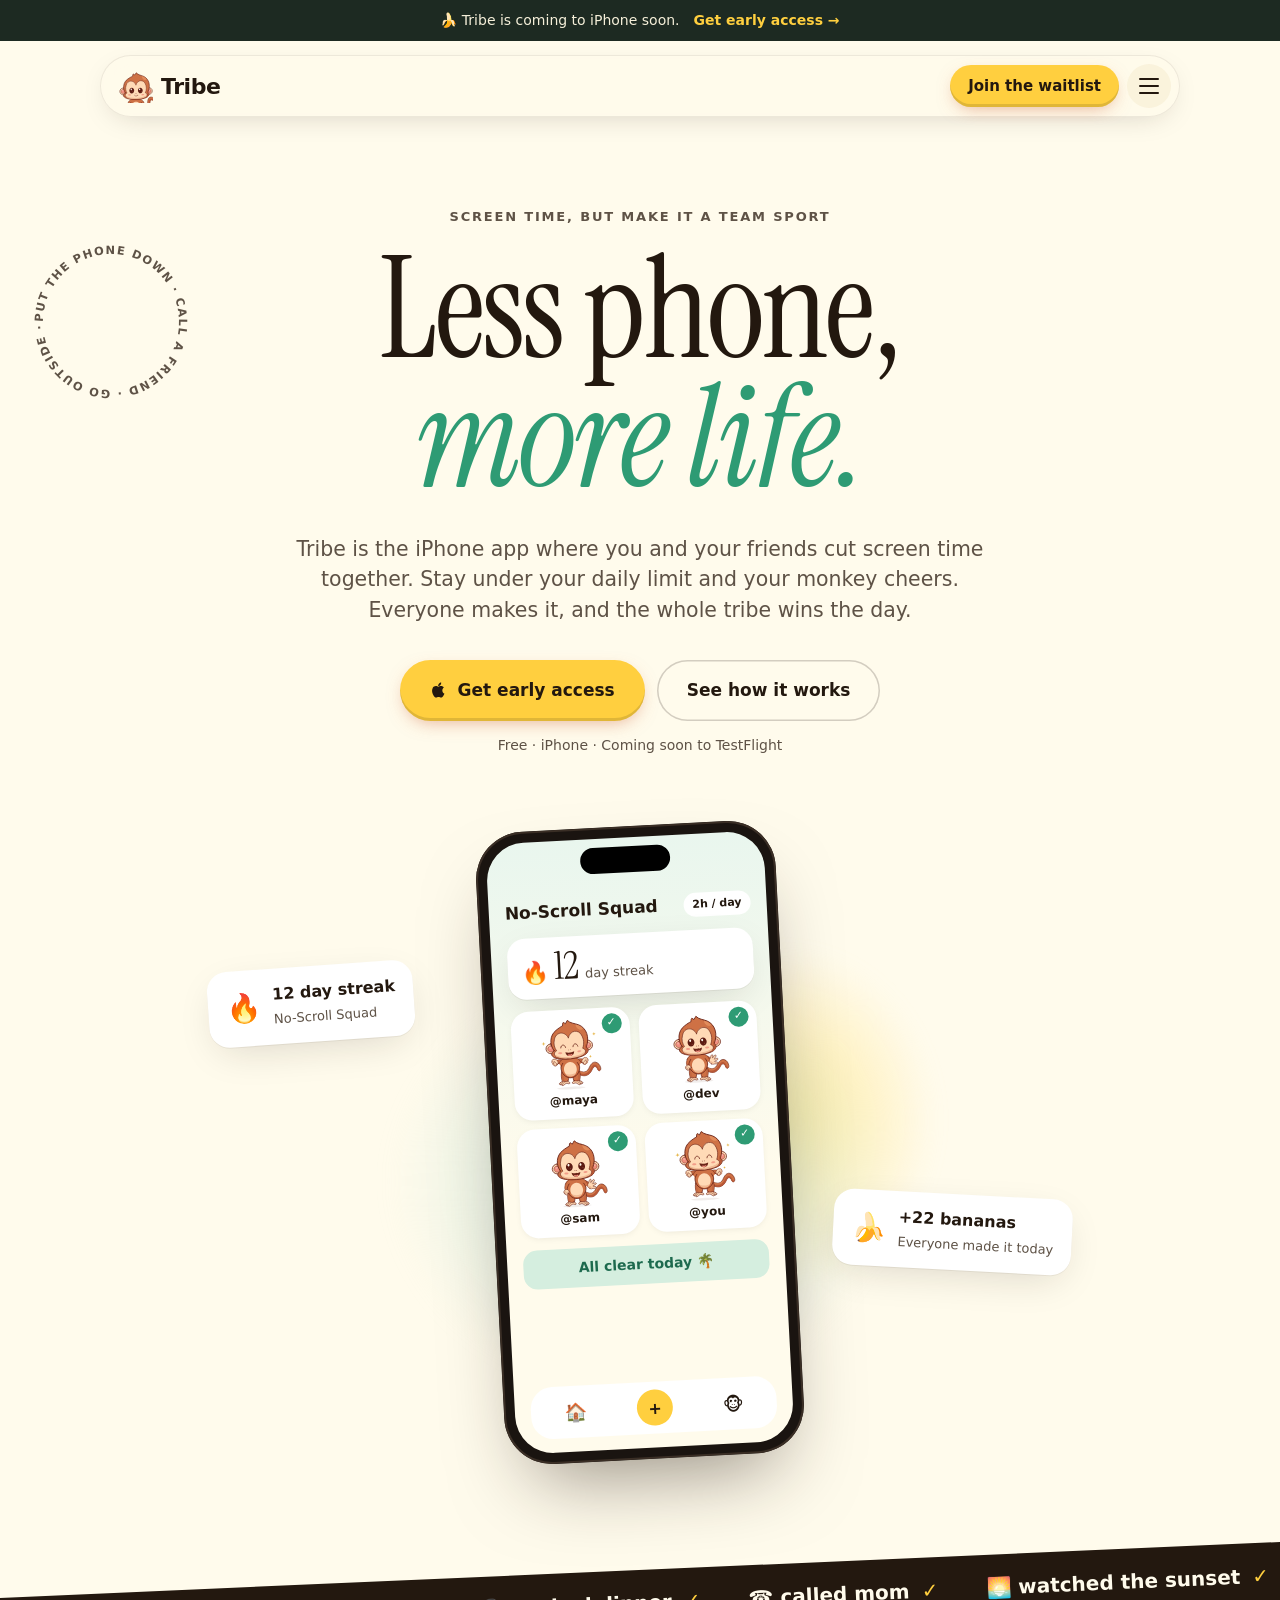
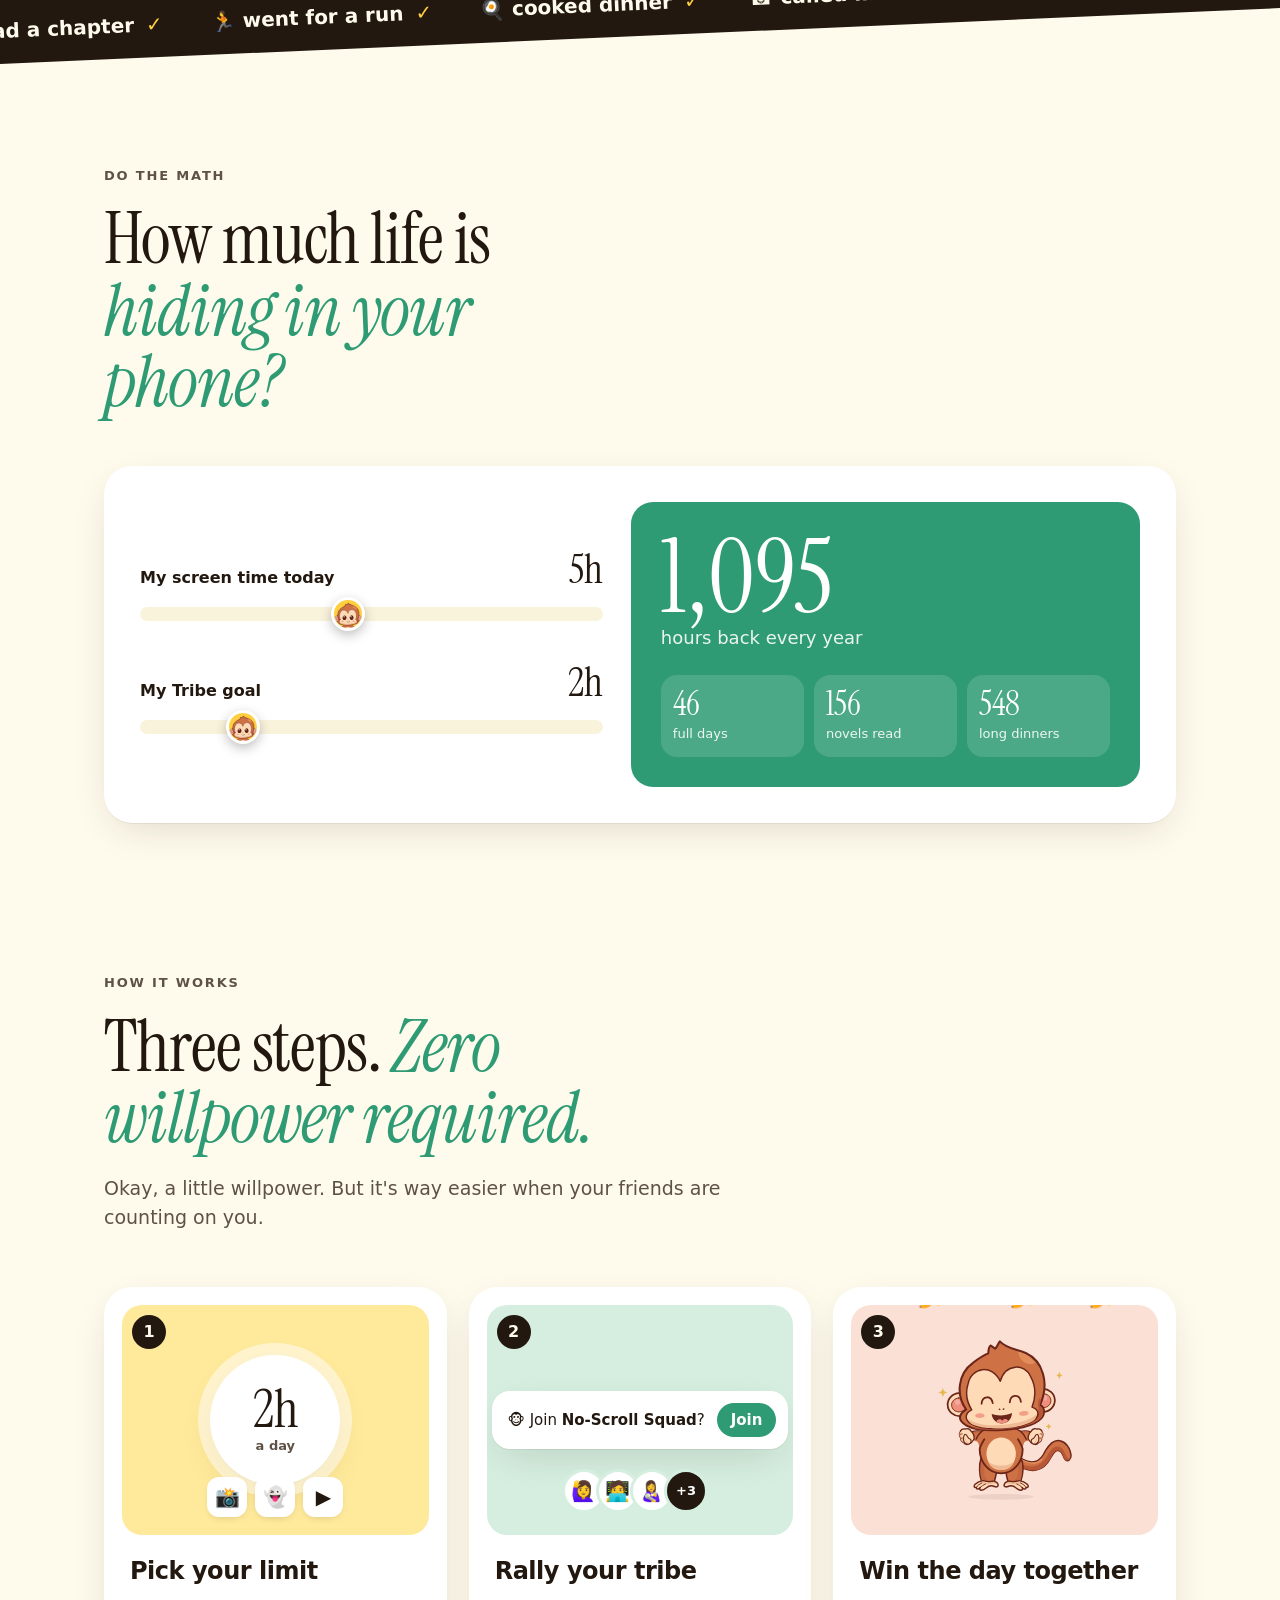
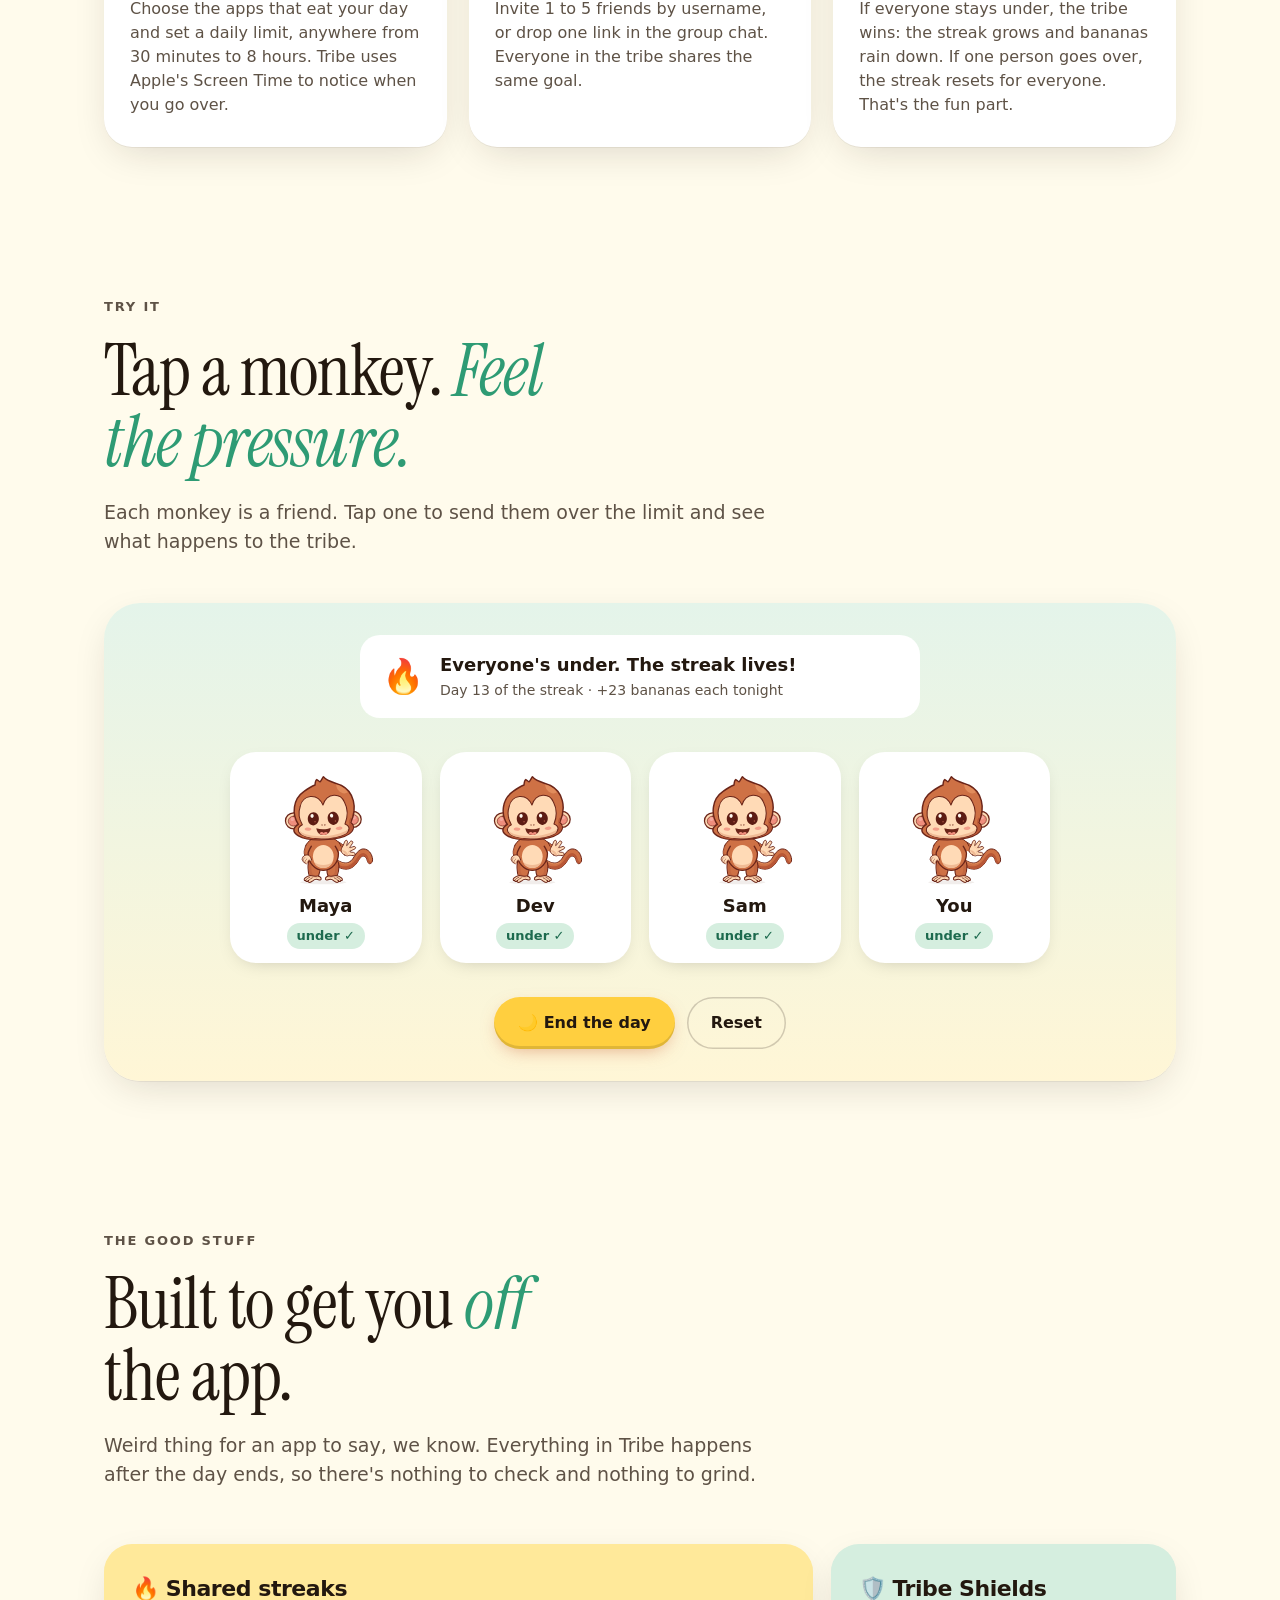
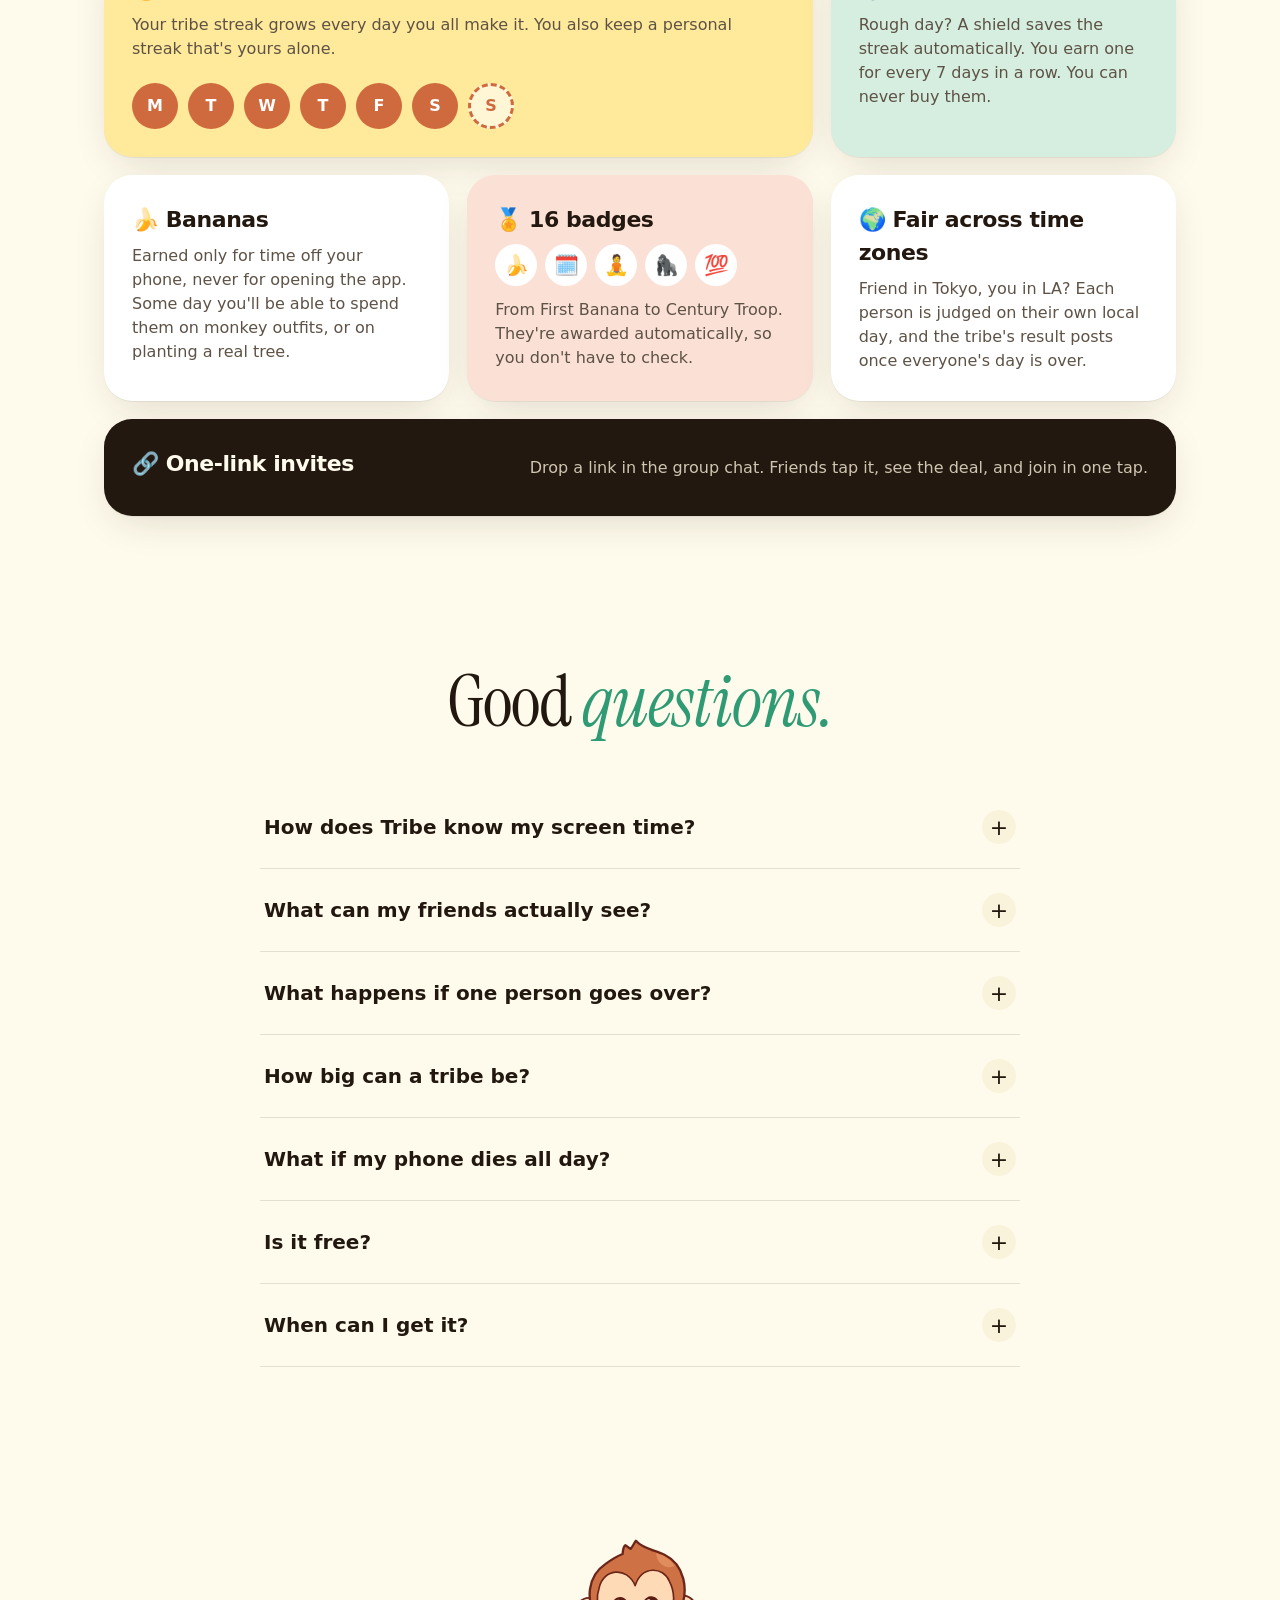
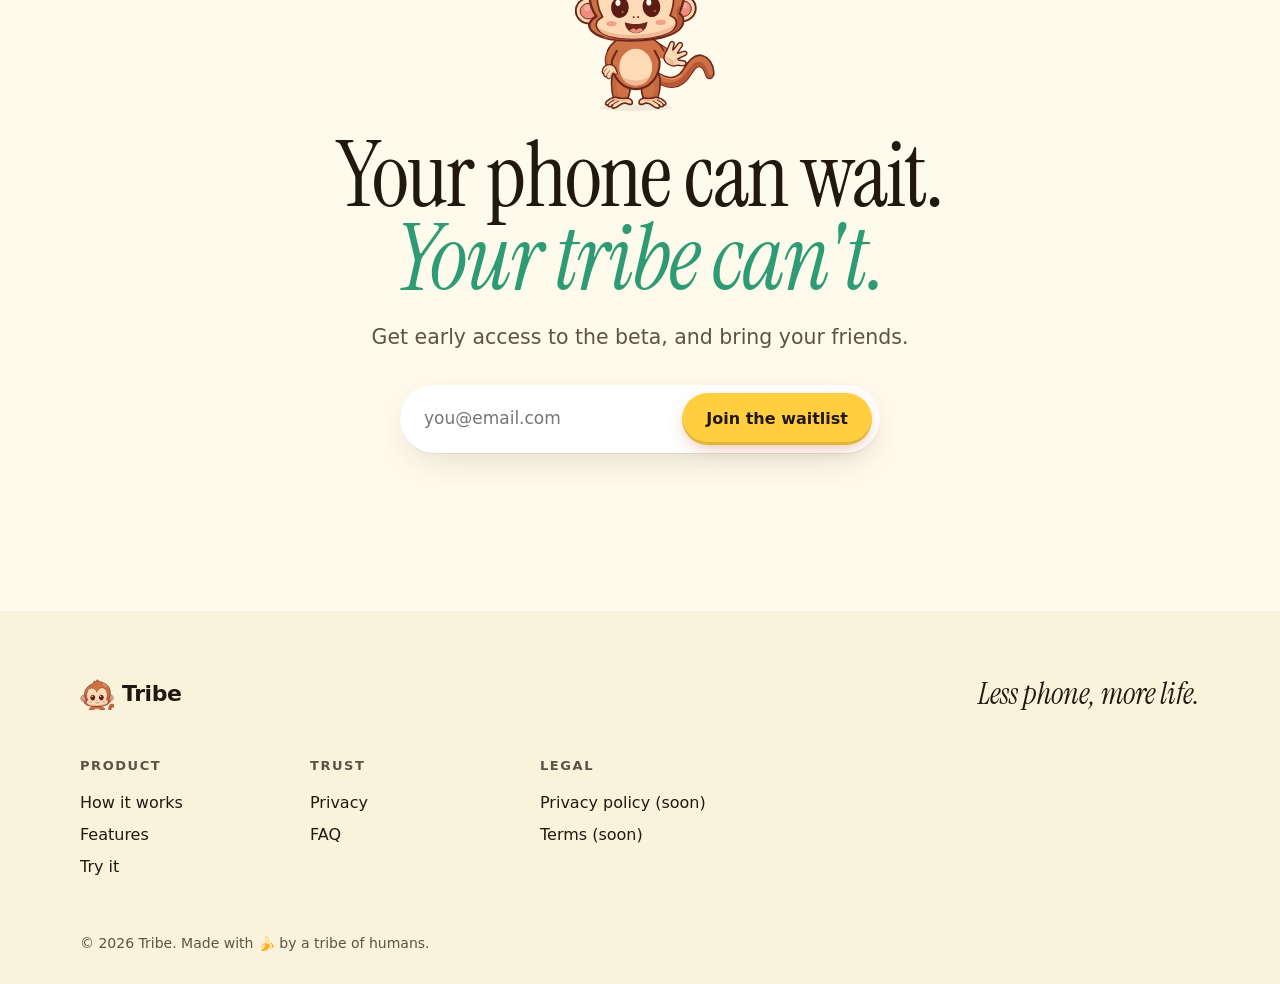
==== index.html @ dd42c08a "Tribe's website and app prototype, for GitHub Pages - / is the landing page and /privacy.html the pl" ====
<!doctype html>
<html lang="en">
<head>
  <meta charset="utf-8" />
  <meta name="viewport" content="width=device-width, initial-scale=1" />
  <title>Tribe — Less phone, more life.</title>
  <meta name="description" content="Tribe is the iPhone app that turns cutting screen time into a team sport. Your monkey cheers when you stay under your limit, and your tribe wins or loses the day together." />
  <meta property="og:title" content="Tribe — Less phone, more life." />
  <meta property="og:description" content="Cut screen time with your friends. Streaks, bananas and a monkey who's rooting for you." />
  <meta property="og:image" content="https://philipsantiago.github.io/tribewebsite/assets/og-image.png" />
  <meta property="og:url" content="https://philipsantiago.github.io/tribewebsite/" />
  <meta name="twitter:card" content="summary_large_image" />
  <meta property="og:image:width" content="1200" />
  <meta property="og:image:height" content="630" />
  <link rel="icon" href="assets/monkey-head.svg" type="image/svg+xml" />
  <link rel="preconnect" href="https://fonts.googleapis.com" />
  <link rel="preconnect" href="https://fonts.gstatic.com" crossorigin />
  <link href="https://fonts.googleapis.com/css2?family=Instrument+Serif:ital@0;1&display=swap" rel="stylesheet" />
  <link href="https://api.fontshare.com/v2/css?f[]=satoshi@400,500,700,900&display=swap" rel="stylesheet" />
  <link rel="stylesheet" href="styles.css" />
</head>
<body>

  <!-- Announcement bar -->
  <div class="announce">
    <span>🍌 Tribe is coming to iPhone soon.</span>
    <a href="#waitlist">Get early access <span aria-hidden="true">→</span></a>
  </div>

  <!-- Nav -->
  <header class="nav-wrap">
    <nav class="nav" aria-label="Main">
      <a href="#top" class="logo" aria-label="Tribe home">
        <img src="assets/monkey-head.svg" alt="" width="34" height="34" />
        <span>Tribe</span>
      </a>
      <div class="nav-end">
        <a href="#waitlist" class="btn btn-primary btn-sm">Join the waitlist</a>
        <button class="menu-btn" type="button" aria-expanded="false" aria-controls="site-menu" aria-label="Menu">
          <span></span><span></span><span></span>
        </button>
      </div>
    </nav>
    <div class="menu" id="site-menu" hidden>
      <a href="#how">How it works</a>
      <a href="#play">Try it</a>
      <a href="#faq">FAQ</a>
      <a href="privacy.html">Privacy</a>
    </div>
  </header>

  <main id="top">

    <!-- HERO -->
    <section class="hero">
      <svg class="circle-text" viewBox="0 0 200 200" aria-hidden="true">
        <defs><path id="circ" d="M100,100 m-80,0 a80,80 0 1,1 160,0 a80,80 0 1,1 -160,0" /></defs>
        <text><textPath href="#circ" textLength="500" lengthAdjust="spacing">put the phone down · call a friend · go outside · </textPath></text>
      </svg>

      <p class="eyebrow">Screen time, but make it a team sport</p>
      <h1 class="display">
        Less phone,<br />
        <em>more life.</em>
      </h1>
      <p class="lede">
        Tribe is the iPhone app where you and your friends cut screen time together.
        Stay under your daily limit and your monkey cheers. Everyone makes it,
        and the whole tribe wins the day.
      </p>
      <div class="hero-ctas">
        <a href="#waitlist" class="btn btn-primary btn-lg">
          <svg width="18" height="18" viewBox="0 0 24 24" aria-hidden="true"><path fill="currentColor" d="M16.4 12.6c0-2.5 2-3.7 2.1-3.8-1.2-1.7-3-1.9-3.6-2-1.5-.2-3 .9-3.8.9-.8 0-2-.9-3.3-.9-1.7 0-3.3 1-4.2 2.5-1.8 3.1-.5 7.7 1.3 10.2.9 1.2 1.9 2.6 3.2 2.6 1.3-.1 1.8-.8 3.3-.8 1.6 0 2 .8 3.3.8 1.4 0 2.3-1.3 3.1-2.5 1-1.4 1.4-2.8 1.4-2.9-.1 0-2.8-1-2.8-4.1zM13.9 5.2c.7-.8 1.2-2 1-3.2-1 0-2.2.7-3 1.5-.6.7-1.2 1.9-1 3.1 1.1.1 2.3-.6 3-1.4z"/></svg>
          Get early access
        </a>
        <a href="#play" class="btn btn-ghost btn-lg">See how it works</a>
      </div>
      <p class="fine">Free · iPhone · Coming soon to TestFlight</p>

      <!-- Phone mockup -->
      <div class="hero-stage">
        <div class="float-card fc-left" aria-hidden="true">
          <span class="fc-emoji">🔥</span>
          <div><strong>12 day streak</strong><small>No-Scroll Squad</small></div>
        </div>
        <div class="float-card fc-right" aria-hidden="true">
          <span class="fc-emoji">🍌</span>
          <div><strong>+22 bananas</strong><small>Everyone made it today</small></div>
        </div>

        <div class="phone" role="img" aria-label="The Tribe app showing a tribe of four happy monkeys with a 12 day streak">
          <div class="phone-notch"></div>
          <div class="screen">
            <div class="scr-top">
              <span class="scr-title">No-Scroll Squad</span>
              <span class="scr-pill">2h / day</span>
            </div>
            <div class="scr-streak">
              <span class="flame">🔥</span>
              <span class="big">12</span>
              <span class="lbl">day streak</span>
            </div>
            <div class="scr-grid">
              <div class="tile"><img src="assets/monkey-happy.svg" alt="" /><span>@maya</span><b class="ok">✓</b></div>
              <div class="tile"><img src="assets/monkey-wave.svg" alt="" /><span>@dev</span><b class="ok">✓</b></div>
              <div class="tile"><img src="assets/monkey-wave.svg" alt="" /><span>@sam</span><b class="ok">✓</b></div>
              <div class="tile"><img src="assets/monkey-happy.svg" alt="" /><span>@you</span><b class="ok">✓</b></div>
            </div>
            <div class="scr-status">All clear today 🌴</div>
            <div class="scr-tabs"><span>🏠</span><span class="plus">＋</span><span>🐵</span></div>
          </div>
        </div>
      </div>
    </section>

    <!-- Tilted ribbon (Wispr-style marquee) -->
    <div class="ribbon" aria-hidden="true">
      <div class="ribbon-track">
        <span>📚 read a chapter</span><span>🏃 went for a run</span><span>🍳 cooked dinner</span><span>☎️ called mom</span><span>🌅 watched the sunset</span><span>🎸 played guitar</span><span>😴 slept on time</span><span>🧺 picnic in the park</span>
        <span>📚 read a chapter</span><span>🏃 went for a run</span><span>🍳 cooked dinner</span><span>☎️ called mom</span><span>🌅 watched the sunset</span><span>🎸 played guitar</span><span>😴 slept on time</span><span>🧺 picnic in the park</span>
      </div>
    </div>

    <!-- CALCULATOR (Wispr's "4x faster" moment, but yours) -->
    <section class="section calc" id="calc">
      <p class="eyebrow">Do the math</p>
      <h2 class="h2">How much life is <em>hiding in your phone?</em></h2>
      <div class="calc-card">
        <div class="calc-inputs">
          <label class="slider">
            <span class="slider-top"><span>My screen time today</span><output id="nowOut">5h</output></span>
            <input type="range" id="now" min="1" max="10" step="0.25" value="5" />
          </label>
          <label class="slider">
            <span class="slider-top"><span>My Tribe goal</span><output id="goalOut">2h</output></span>
            <input type="range" id="goal" min="0.5" max="8" step="0.25" value="2" />
          </label>
        </div>
        <div class="calc-result" aria-live="polite">
          <div class="calc-big"><span id="hours">1,095</span><small>hours back every year</small></div>
          <div class="calc-equiv">
            <div><b id="days">46</b><span>full days</span></div>
            <div><b id="books">156</b><span>novels read</span></div>
            <div><b id="dinners">547</b><span>long dinners</span></div>
          </div>
        </div>
      </div>
    </section>

    <!-- HOW IT WORKS -->
    <section class="section" id="how">
      <p class="eyebrow">How it works</p>
      <h2 class="h2">Three steps. <em>Zero willpower required.</em></h2>
      <p class="sub">Okay, a little willpower. But it's way easier when your friends are counting on you.</p>

      <div class="steps">
        <article class="step">
          <div class="step-art art-1">
            <div class="dial">
              <span class="dial-num">2h</span>
              <span class="dial-lbl">a day</span>
            </div>
            <div class="app-chips"><span>📸</span><span>👻</span><span>▶️</span></div>
          </div>
          <span class="step-n">1</span>
          <h3>Pick your limit</h3>
          <p>Choose the apps that eat your day and set a daily limit, anywhere from 30 minutes to 8 hours. Tribe uses Apple's Screen Time to notice when you go over.</p>
        </article>
        <article class="step">
          <div class="step-art art-2">
            <div class="invite-bubble">
              <span>🐵 Join <b>No-Scroll Squad</b>?</span>
              <span class="ib-btn">Join</span>
            </div>
            <div class="avatars"><span>🙋‍♀️</span><span>🧑‍💻</span><span>👩‍🍼</span><span class="more">+3</span></div>
          </div>
          <span class="step-n">2</span>
          <h3>Rally your tribe</h3>
          <p>Invite 1 to 5 friends by username, or drop one link in the group chat. Everyone in the tribe shares the same goal.</p>
        </article>
        <article class="step">
          <div class="step-art art-3">
            <img src="assets/monkey-happy.svg" alt="" class="bob" />
            <span class="banana b1">🍌</span><span class="banana b2">🍌</span><span class="banana b3">🍌</span>
          </div>
          <span class="step-n">3</span>
          <h3>Win the day together</h3>
          <p>If everyone stays under, the tribe wins: the streak grows and bananas rain down. If one person goes over, the streak resets for everyone. That's the fun part.</p>
        </article>
      </div>
    </section>

    <!-- INTERACTIVE DEMO -->
    <section class="section play" id="play">
      <p class="eyebrow">Try it</p>
      <h2 class="h2">Tap a monkey. <em>Feel the pressure.</em></h2>
      <p class="sub">Each monkey is a friend. Tap one to send them over the limit and see what happens to the tribe.</p>

      <div class="play-board">
        <div class="play-status" id="playStatus" aria-live="polite">
          <span class="ps-emoji">🔥</span>
          <div>
            <strong id="psTitle">Everyone's under. The streak lives!</strong>
            <small id="psSub">Day 13 of the streak · +23 bananas each tonight</small>
          </div>
        </div>
        <div class="troop" id="troop">
          <button class="mk" data-name="Maya" aria-pressed="false"><img src="assets/monkey-wave.svg" alt="" /><span class="mk-name">Maya</span><span class="mk-tag">under ✓</span></button>
          <button class="mk" data-name="Dev" aria-pressed="false"><img src="assets/monkey-wave.svg" alt="" /><span class="mk-name">Dev</span><span class="mk-tag">under ✓</span></button>
          <button class="mk" data-name="Sam" aria-pressed="false"><img src="assets/monkey-wave.svg" alt="" /><span class="mk-name">Sam</span><span class="mk-tag">under ✓</span></button>
          <button class="mk" data-name="You" aria-pressed="false"><img src="assets/monkey-wave.svg" alt="" /><span class="mk-name">You</span><span class="mk-tag">under ✓</span></button>
        </div>
        <div class="play-actions">
          <button class="btn btn-primary" id="endDay">🌙 End the day</button>
          <button class="btn btn-ghost" id="resetDay">Reset</button>
        </div>
        <div class="confetti" id="confetti" aria-hidden="true"></div>
      </div>
    </section>

    <!-- FEATURES GRID -->
    <section class="section" id="features">
      <p class="eyebrow">The good stuff</p>
      <h2 class="h2">Built to get you <em>off</em> the app.</h2>
      <p class="sub">Weird thing for an app to say, we know. Everything in Tribe happens after the day ends, so there's nothing to check and nothing to grind.</p>

      <div class="bento">
        <article class="card c-streak">
          <h3>🔥 Shared streaks</h3>
          <p>Your tribe streak grows every day you all make it. You also keep a personal streak that's yours alone.</p>
          <div class="streak-row" aria-hidden="true">
            <span class="d on">M</span><span class="d on">T</span><span class="d on">W</span><span class="d on">T</span><span class="d on">F</span><span class="d on">S</span><span class="d today">S</span>
          </div>
        </article>
        <article class="card c-shield">
          <h3>🛡️ Tribe Shields</h3>
          <p>Rough day? A shield saves the streak automatically. You earn one for every 7 days in a row. You can never buy them.</p>
        </article>
        <article class="card c-banana">
          <h3>🍌 Bananas</h3>
          <p>Earned only for time off your phone, never for opening the app. Some day you'll be able to spend them on monkey outfits, or on planting a real tree.</p>
        </article>
        <article class="card c-badges">
          <h3>🏅 16 badges</h3>
          <div class="badge-row" aria-hidden="true"><span>🍌</span><span>🗓️</span><span>🧘</span><span>🦍</span><span>💯</span></div>
          <p>From First Banana to Century Troop. They're awarded automatically, so you don't have to check.</p>
        </article>
        <article class="card c-tz">
          <h3>🌍 Fair across time zones</h3>
          <p>Friend in Tokyo, you in LA? Each person is judged on their own local day, and the tribe's result posts once everyone's day is over.</p>
        </article>
        <article class="card c-link">
          <h3>🔗 One-link invites</h3>
          <p>Drop a link in the group chat. Friends tap it, see the deal, and join in one tap.</p>
        </article>
      </div>
    </section>

    <!-- FAQ -->
    <section class="section faq" id="faq">
      <h2 class="h2 center">Good <em>questions.</em></h2>
      <div class="faq-list">
        <details>
          <summary>How does Tribe know my screen time?</summary>
          <p>Tribe uses Apple's official Screen Time framework. You pick the apps and set a limit, and iOS tells Tribe when you've gone over. Tribe never sees what you did in those apps.</p>
        </details>
        <details>
          <summary>What can my friends actually see?</summary>
          <p>A ✓ or an ✗ for each day. Never your minutes, never when you went over, and never what you did on your phone. <a href="privacy.html">Everything they can and can't see</a>.</p>
        </details>
        <details>
          <summary>What happens if one person goes over?</summary>
          <p>The tribe's day fails and the streak goes back to zero for everyone. Nobody loses bananas they already earned. If your tribe has a Shield, it saves the streak automatically.</p>
        </details>
        <details>
          <summary>How big can a tribe be?</summary>
          <p>2 to 6 people. Small enough that everyone matters, big enough to be a party. You can be in more than one tribe, each with its own limit.</p>
        </details>
        <details>
          <summary>What if my phone dies all day?</summary>
          <p>A dead phone doesn't fail your tribe. You won't earn bananas that day, and your personal streak just pauses. It doesn't break.</p>
        </details>
        <details>
          <summary>Is it free?</summary>
          <p>Yes. And we'll never sell streak repairs or shields.</p>
        </details>
        <details>
          <summary>When can I get it?</summary>
          <p>Tribe is in development for iPhone. Join the waitlist and we'll let you know when the beta opens on TestFlight.</p>
        </details>
      </div>
    </section>

    <!-- FINAL CTA -->
    <section class="final" id="waitlist">
      <img src="assets/monkey-wave.svg" alt="The Tribe monkey, waving" class="final-monkey" />
      <h2 class="display sm">Your phone can wait.<br /><em>Your tribe can't.</em></h2>
      <p class="lede">Get early access to the beta, and bring your friends.</p>
      <form class="waitlist" id="waitlistForm" novalidate>
        <label for="email" class="sr-only">Email address</label>
        <input id="email" name="email" type="email" placeholder="you@email.com" autocomplete="email" required />
        <button class="btn btn-primary" type="submit">Join the waitlist</button>
      </form>
      <p class="form-msg" id="formMsg" aria-live="polite"></p>
    </section>
  </main>

  <footer class="footer">
    <div class="footer-top">
      <a href="#top" class="logo"><img src="assets/monkey-head.svg" alt="" width="34" height="34" /><span>Tribe</span></a>
      <p class="footer-tag">Less phone, more life.</p>
    </div>
    <div class="footer-cols">
      <div><h4>Product</h4><a href="#how">How it works</a><a href="#features">Features</a><a href="#play">Try it</a></div>
      <div><h4>Trust</h4><a href="privacy.html">Privacy</a><a href="#faq">FAQ</a></div>
      <div><h4>Legal</h4><a href="#" aria-disabled="true">Privacy policy (soon)</a><a href="#" aria-disabled="true">Terms (soon)</a></div>
    </div>
    <p class="copyright">© <span id="year">2026</span> Tribe. Made with 🍌 by a tribe of humans.</p>
  </footer>

  <script src="menu.js"></script>
  <script src="script.js"></script>
</body>
</html>
---- styles.css ----
/* Tribe marketing site
 * Palette draws from design/illustrations/palette.css and the mascot style sheet.
 * Type: Instrument Serif (display) + Satoshi (body), per the Tribe design notes. */
:root {
  --cream: #FFFBEC;
  --cream-2: #FAF3DC;
  --sand: #F3E8C8;
  --ink: #23180F;
  --ink-soft: #5E5246;
  --maroon: #5A2016;
  --leaf: #2E9B74;
  --leaf-soft: #D5EEDF;
  --sun: #FFCF3F;
  --sun-soft: #FFE99A;
  --ginger: #CF6A3E;
  --coral: #F08A7C;
  --night: #1D2A22;
  --radius: 28px;
  --shadow: 0 1px 0 rgba(35, 24, 15, .06), 0 12px 40px -12px rgba(35, 24, 15, .18);
  --serif: "Instrument Serif", "EB Garamond", Georgia, serif;
  --sans: "Satoshi", system-ui, -apple-system, "Segoe UI", sans-serif;
}

* { box-sizing: border-box; margin: 0; padding: 0; }
html { scroll-behavior: smooth; }
section[id] { scroll-margin-top: 70px; }
body {
  font-family: var(--sans);
  color: var(--ink);
  background: var(--cream);
  -webkit-font-smoothing: antialiased;
  line-height: 1.5;
  overflow-x: clip;
}
html { overflow-x: clip; }
img { max-width: 100%; display: block; }
a { color: inherit; text-decoration: none; }
button { font: inherit; cursor: pointer; border: 0; background: none; color: inherit; }
.sr-only { position: absolute; width: 1px; height: 1px; overflow: hidden; clip: rect(0 0 0 0); }

/* ---------- type ---------- */
.display {
  font-family: var(--serif);
  font-weight: 400;
  font-size: clamp(64px, 11vw, 148px);
  line-height: .92;
  letter-spacing: -.02em;
}
.display.sm { font-size: clamp(48px, 7vw, 96px); }
.display em, .h2 em { font-style: italic; color: var(--leaf); }
.h2 {
  font-family: var(--serif);
  font-weight: 400;
  font-size: clamp(40px, 5.6vw, 72px);
  line-height: 1;
  letter-spacing: -.015em;
  max-width: 15ch;
}
.h2.center { text-align: center; margin: 0 auto; }
.eyebrow {
  font-size: 13px;
  font-weight: 700;
  letter-spacing: .14em;
  text-transform: uppercase;
  color: var(--ink-soft);
  margin-bottom: 18px;
}
.lede { font-size: clamp(18px, 1.6vw, 21px); color: var(--ink-soft); max-width: 34em; }
.sub { font-size: 19px; color: var(--ink-soft); max-width: 36em; margin-top: 20px; }
.fine { font-size: 14px; color: var(--ink-soft); margin-top: 14px; }

/* ---------- buttons ---------- */
.btn {
  display: inline-flex; align-items: center; gap: 10px;
  padding: 14px 24px;
  border-radius: 999px;
  font-weight: 700;
  font-size: 16px;
  transition: transform .2s cubic-bezier(.3, 1.6, .5, 1), box-shadow .2s, background .2s;
}
.btn:hover { transform: translateY(-2px) scale(1.02); }
.btn:active { transform: scale(.97); }
.btn-primary {
  background: var(--sun);
  color: var(--ink);
  box-shadow: inset 0 -3px 0 rgba(0, 0, 0, .12), 0 6px 18px -6px rgba(207, 106, 62, .55);
}
.btn-primary:hover { background: #FFD95C; }
.btn-ghost { background: transparent; box-shadow: inset 0 0 0 1.5px rgba(35, 24, 15, .2); }
.btn-ghost:hover { background: rgba(255, 255, 255, .6); }
.btn-sm { padding: 10px 18px; font-size: 15px; }
.btn-lg { padding: 18px 30px; font-size: 17px; }
:focus-visible { outline: 3px solid var(--leaf); outline-offset: 3px; border-radius: 12px; }

/* ---------- announce + nav ---------- */
.announce {
  background: var(--night);
  color: #F5EFD9;
  font-size: 14px;
  text-align: center;
  padding: 10px 16px;
  display: flex; gap: 14px; justify-content: center; flex-wrap: wrap;
}
.announce a { color: var(--sun); font-weight: 700; }
.nav-wrap { position: sticky; top: 12px; z-index: 50; padding: 0 16px; margin-top: 14px; }
.nav {
  max-width: 1080px; margin: 0 auto;
  display: flex; align-items: center; justify-content: space-between; gap: 16px;
  padding: 8px 8px 8px 18px;
  background: rgba(255, 251, 236, .82);
  backdrop-filter: blur(14px) saturate(1.4);
  -webkit-backdrop-filter: blur(14px) saturate(1.4);
  border: 1px solid rgba(35, 24, 15, .08);
  border-radius: 999px;
  box-shadow: 0 8px 30px -14px rgba(35, 24, 15, .25);
}
.logo { display: flex; align-items: center; gap: 8px; font-weight: 900; font-size: 22px; letter-spacing: -.02em; }
.logo img { transition: transform .4s cubic-bezier(.3, 1.6, .5, 1); }
.logo:hover img { transform: rotate(-14deg) scale(1.1); }
.nav-end { display: flex; align-items: center; gap: 8px; }
/* Three bars, top right, on every width; they turn into an X while open. */
.menu-btn {
  width: 44px; height: 44px; border-radius: 50%;
  display: grid; place-content: center; gap: 5px;
  background: var(--cream-2); transition: background .2s;
}
.menu-btn:hover { background: #fff; }
.menu-btn span { display: block; width: 20px; height: 2px; border-radius: 2px; background: var(--ink); transition: transform .25s, opacity .2s; }
.menu-btn[aria-expanded="true"] span:nth-child(1) { transform: translateY(7px) rotate(45deg); }
.menu-btn[aria-expanded="true"] span:nth-child(2) { opacity: 0; }
.menu-btn[aria-expanded="true"] span:nth-child(3) { transform: translateY(-7px) rotate(-45deg); }
.menu {
  position: absolute; top: calc(100% + 10px); right: max(16px, calc((100% - 1080px) / 2));
  width: min(280px, calc(100% - 32px));
  display: flex; flex-direction: column; padding: 8px;
  background: #fff; border-radius: 24px; box-shadow: var(--shadow);
  border: 1px solid rgba(35, 24, 15, .08);
}
.menu[hidden] { display: none; }
.menu a { padding: 14px 16px; border-radius: 16px; font-weight: 700; font-size: 17px; }
.menu a:hover, .menu a[aria-current="page"] { background: var(--cream-2); }

/* ---------- hero ---------- */
.hero {
  position: relative;
  text-align: center;
  padding: 90px 20px 40px;
  display: flex; flex-direction: column; align-items: center;
}
.hero .lede { margin: 30px auto 0; }
.hero-ctas { display: flex; gap: 12px; justify-content: center; flex-wrap: wrap; margin-top: 34px; }
.circle-text {
  position: absolute; left: max(2vw, 10px); top: 120px;
  width: 170px; height: 170px;
  font-size: 13.4px; font-weight: 700; letter-spacing: .14em; text-transform: uppercase;
  fill: var(--ink-soft);
  animation: spin 26s linear infinite;
}
@keyframes spin { to { transform: rotate(360deg); } }

.hero-stage { position: relative; margin-top: 70px; width: 100%; max-width: 900px; display: flex; justify-content: center; }
.hero-stage::before {
  content: ""; position: absolute; inset: 8% 10% -4%;
  background: radial-gradient(closest-side, var(--leaf-soft), transparent 70%),
              radial-gradient(closest-side at 70% 40%, var(--sun-soft), transparent 70%);
  filter: blur(10px); z-index: -1;
}
.phone {
  width: 300px;
  aspect-ratio: 9 / 19;
  background: #1A1410;
  border-radius: 48px;
  padding: 11px;
  box-shadow: 0 40px 80px -30px rgba(35, 24, 15, .5), inset 0 0 0 2px #3a2e25;
  position: relative;
  transform: rotate(-3deg);
  animation: phoneFloat 6s ease-in-out infinite;
}
@keyframes phoneFloat { 50% { transform: rotate(-2deg) translateY(-12px); } }
.phone-notch { position: absolute; top: 20px; left: 50%; translate: -50% 0; width: 90px; height: 26px; background: #000; border-radius: 20px; z-index: 2; }
.screen {
  height: 100%;
  border-radius: 38px;
  background: linear-gradient(180deg, #E9F6EE 0%, var(--cream) 55%);
  padding: 58px 16px 14px;
  display: flex; flex-direction: column; gap: 12px;
  text-align: left; overflow: hidden;
}
.scr-top { display: flex; justify-content: space-between; align-items: center; }
.scr-title { font-weight: 900; font-size: 17px; }
.scr-pill { font-size: 11px; font-weight: 700; padding: 4px 9px; border-radius: 99px; background: #fff; }
.scr-streak { display: flex; align-items: baseline; gap: 6px; background: #fff; border-radius: 18px; padding: 10px 14px; box-shadow: var(--shadow); }
.scr-streak .flame { font-size: 22px; animation: flicker 1.4s ease-in-out infinite; display: inline-block; transform-origin: bottom; }
.scr-streak .big { font-family: var(--serif); font-size: 38px; line-height: 1; }
.scr-streak .lbl { font-size: 13px; color: var(--ink-soft); font-weight: 500; }
@keyframes flicker { 50% { transform: scale(1.12) rotate(-4deg); } }
.scr-grid { display: grid; grid-template-columns: 1fr 1fr; gap: 9px; }
.tile { background: #fff; border-radius: 18px; padding: 8px 6px 9px; display: flex; flex-direction: column; align-items: center; position: relative; box-shadow: 0 2px 8px -4px rgba(0, 0, 0, .15); }
.tile img { width: 74px; height: 74px; animation: bob 2.6s ease-in-out infinite; }
.tile:nth-child(2) img { animation-delay: -.6s; }
.tile:nth-child(3) img { animation-delay: -1.2s; }
.tile:nth-child(4) img { animation-delay: -1.8s; }
.tile span { font-size: 12px; font-weight: 700; }
.tile b { position: absolute; top: 6px; right: 8px; width: 20px; height: 20px; border-radius: 50%; font-size: 11px; display: grid; place-items: center; }
.ok { background: var(--leaf); color: #fff; }
.no { background: var(--coral); color: #fff; }
.scr-status { text-align: center; font-weight: 700; font-size: 14px; padding: 9px; background: var(--leaf-soft); color: #1d6a4e; border-radius: 14px; }
.scr-tabs { margin-top: auto; display: flex; justify-content: space-around; align-items: center; background: #fff; border-radius: 22px; padding: 8px; font-size: 18px; }
.scr-tabs .plus { background: var(--sun); width: 36px; height: 36px; border-radius: 50%; display: grid; place-items: center; font-weight: 900; }
@keyframes bob { 50% { transform: translateY(-6px); } }

.float-card {
  position: absolute; z-index: 3;
  display: flex; gap: 12px; align-items: center; text-align: left;
  background: #fff; padding: 14px 18px; border-radius: 20px;
  box-shadow: var(--shadow);
  animation: drift 7s ease-in-out infinite;
}
.float-card strong { display: block; font-size: 16px; }
.float-card small { color: var(--ink-soft); font-size: 13px; }
.fc-emoji { font-size: 28px; }
.fc-left { left: 2%; top: 22%; transform: rotate(-4deg); }
.fc-right { right: 2%; top: 58%; transform: rotate(3deg); animation-delay: -3s; }
@keyframes drift { 50% { translate: 0 -14px; } }

/* ---------- ribbon ---------- */
.ribbon {
  margin: 70px -5vw 0;
  background: var(--ink);
  color: var(--cream);
  transform: rotate(-2.5deg);
  padding: 18px 0;
  overflow: hidden;
}
.ribbon-track { display: flex; gap: 48px; width: max-content; animation: marquee 32s linear infinite; font-size: 20px; font-weight: 700; white-space: nowrap; }
.ribbon-track span::after { content: "✓"; color: var(--sun); margin-left: 12px; }
@keyframes marquee { to { transform: translateX(-50%); } }

/* ---------- sections ---------- */
.section { max-width: 1120px; margin: 0 auto; padding: 130px 24px 20px; }

/* calculator */
.calc-card {
  margin-top: 48px;
  display: grid; grid-template-columns: 1fr 1.1fr; gap: 28px;
  background: #fff; border-radius: var(--radius); padding: 36px;
  box-shadow: var(--shadow);
}
.calc-inputs { display: flex; flex-direction: column; justify-content: center; gap: 34px; }
.slider-top { display: flex; justify-content: space-between; align-items: baseline; font-weight: 700; margin-bottom: 14px; }
.slider-top output { font-family: var(--serif); font-size: 40px; font-weight: 400; line-height: 1; }
input[type=range] { -webkit-appearance: none; appearance: none; width: 100%; height: 14px; border-radius: 99px; background: var(--cream-2); outline-offset: 6px; }
input[type=range]::-webkit-slider-thumb {
  -webkit-appearance: none; width: 34px; height: 34px; border-radius: 50%;
  background: var(--sun) url("assets/monkey-head.svg") center / 100% no-repeat;
  border: 3px solid #fff; box-shadow: 0 4px 12px rgba(0, 0, 0, .25); cursor: grab;
  transition: transform .15s;
}
input[type=range]:active::-webkit-slider-thumb { transform: scale(1.18); cursor: grabbing; }
input[type=range]::-moz-range-thumb {
  width: 30px; height: 30px; border-radius: 50%;
  background: var(--sun) url("assets/monkey-head.svg") center / 100% no-repeat;
  border: 3px solid #fff; box-shadow: 0 4px 12px rgba(0, 0, 0, .25);
}
.calc-result { background: var(--leaf); color: #fff; border-radius: 22px; padding: 30px; display: flex; flex-direction: column; justify-content: space-between; gap: 24px; }
.calc-big span { font-family: var(--serif); font-size: clamp(64px, 8vw, 104px); line-height: .9; display: block; transition: transform .2s; }
.calc-big small { font-size: 18px; font-weight: 500; opacity: .9; }
.calc-equiv { display: grid; grid-template-columns: repeat(3, 1fr); gap: 10px; }
.calc-equiv div { background: rgba(255, 255, 255, .14); border-radius: 16px; padding: 12px; }
.calc-equiv b { display: block; font-family: var(--serif); font-size: 34px; font-weight: 400; line-height: 1; }
.calc-equiv span { font-size: 13px; opacity: .9; }
.calc-result.zero { background: var(--ink-soft); }

/* steps */
.steps { display: grid; grid-template-columns: repeat(3, 1fr); gap: 22px; margin-top: 56px; }
.step { background: #fff; border-radius: var(--radius); padding: 18px 18px 30px; box-shadow: var(--shadow); transition: transform .3s cubic-bezier(.3, 1.6, .5, 1); position: relative; }
.step:hover { transform: translateY(-6px) rotate(-.5deg); }
.step h3 { font-size: 24px; font-weight: 900; letter-spacing: -.02em; margin: 6px 8px 8px; }
.step p { color: var(--ink-soft); margin: 0 8px; }
.step-n { position: absolute; top: 28px; left: 28px; width: 34px; height: 34px; border-radius: 50%; background: var(--ink); color: var(--cream); display: grid; place-items: center; font-weight: 900; z-index: 2; }
.step-art { height: 230px; border-radius: 20px; margin-bottom: 18px; display: grid; place-items: center; position: relative; overflow: hidden; }
.art-1 { background: var(--sun-soft); }
.art-2 { background: var(--leaf-soft); }
.art-3 { background: #FBE0D6; }
.dial { width: 130px; height: 130px; border-radius: 50%; background: #fff; display: grid; place-content: center; text-align: center; box-shadow: 0 0 0 12px rgba(255, 255, 255, .5), var(--shadow); }
.dial-num { font-family: var(--serif); font-size: 52px; line-height: 1; }
.dial-lbl { font-size: 13px; color: var(--ink-soft); font-weight: 700; }
.app-chips { position: absolute; bottom: 18px; display: flex; gap: 8px; }
.app-chips span { width: 40px; height: 40px; background: #fff; border-radius: 12px; display: grid; place-items: center; font-size: 20px; box-shadow: 0 3px 8px -4px rgba(0, 0, 0, .2); }
.step:hover .app-chips span { animation: hop .5s ease; }
.step:hover .app-chips span:nth-child(2) { animation-delay: .08s; }
.step:hover .app-chips span:nth-child(3) { animation-delay: .16s; }
@keyframes hop { 40% { transform: translateY(-10px); } }
.invite-bubble { background: #fff; border-radius: 18px; padding: 12px 12px 12px 16px; display: flex; gap: 12px; align-items: center; font-size: 15px; box-shadow: var(--shadow); }
.ib-btn { background: var(--leaf); color: #fff; font-weight: 700; padding: 6px 14px; border-radius: 99px; }
.avatars { position: absolute; bottom: 22px; display: flex; }
.avatars span { width: 44px; height: 44px; border-radius: 50%; background: #fff; border: 3px solid var(--leaf-soft); display: grid; place-items: center; font-size: 20px; margin-left: -10px; transition: transform .3s; }
.avatars .more { font-size: 13px; font-weight: 900; background: var(--ink); color: #fff; }
.step:hover .avatars span { transform: translateY(-6px); }
.art-3 img { width: 170px; }
.bob { animation: bob 2.4s ease-in-out infinite; }
.banana { position: absolute; font-size: 26px; top: -30px; animation: fall 3s linear infinite; }
.b1 { left: 20%; } .b2 { left: 50%; animation-delay: -1s; } .b3 { left: 76%; animation-delay: -2s; }
@keyframes fall { to { transform: translateY(300px) rotate(360deg); } }

/* play */
.play-board {
  margin-top: 48px; position: relative; overflow: hidden;
  background: linear-gradient(180deg, #E4F4EA, #FFF6D6);
  border-radius: 36px; padding: 32px;
  box-shadow: var(--shadow);
}
.play-status {
  display: flex; align-items: center; gap: 16px;
  background: #fff; border-radius: 20px; padding: 16px 22px;
  max-width: 560px; margin: 0 auto;
  transition: background .3s, transform .3s;
}
.play-status strong { display: block; font-size: 18px; }
.play-status small { color: var(--ink-soft); font-size: 14px; }
.ps-emoji { font-size: 34px; }
.play-status.risk { background: #FFE8E2; }
.play-status.win { background: var(--leaf); color: #fff; }
.play-status.win small { color: #E5F7EC; }
.play-status.lose { background: #FCE3DD; }
.play-status.pop { animation: pop .4s cubic-bezier(.3, 1.6, .5, 1); }
@keyframes pop { 40% { transform: scale(1.04); } }
.troop { display: grid; grid-template-columns: repeat(4, 1fr); gap: 18px; margin: 34px auto; max-width: 820px; }
.mk {
  background: #fff; border-radius: 26px; padding: 16px 10px 14px;
  display: flex; flex-direction: column; align-items: center; gap: 4px;
  box-shadow: 0 6px 20px -10px rgba(0, 0, 0, .25);
  transition: transform .25s cubic-bezier(.3, 1.6, .5, 1), background .3s;
  position: relative;
}
.mk:hover { transform: translateY(-6px) rotate(-1.5deg); }
.mk:active { transform: scale(.94); }
.mk img { width: 120px; height: 120px; animation: bob 2.6s ease-in-out infinite; transition: filter .3s; }
.mk:nth-child(2) img { animation-delay: -.7s; }
.mk:nth-child(3) img { animation-delay: -1.4s; }
.mk:nth-child(4) img { animation-delay: -2.1s; }
.mk-name { font-weight: 900; font-size: 18px; }
.mk-tag { font-size: 13px; font-weight: 700; padding: 3px 10px; border-radius: 99px; background: var(--leaf-soft); color: #1d6a4e; }
.mk[aria-pressed=true] { background: #FFF1EC; }
.mk[aria-pressed=true] img { animation: sulk 2.6s ease-in-out infinite; filter: saturate(.55); }
.mk[aria-pressed=true] .mk-tag { background: var(--coral); color: #fff; }
@keyframes sulk { 50% { transform: rotate(-6deg) translateY(4px); } }
.mk.celebrate img { animation: jump .6s ease-in-out 3; }
@keyframes jump { 50% { transform: translateY(-26px) rotate(6deg); } }
.play-actions { display: flex; gap: 12px; justify-content: center; }
.confetti { position: absolute; inset: 0; pointer-events: none; }
.confetti i { position: absolute; top: -40px; font-style: normal; font-size: 26px; animation: rain 2.2s ease-in forwards; }
@keyframes rain { to { transform: translateY(620px) rotate(540deg); opacity: .2; } }

/* bento */
.bento { display: grid; grid-template-columns: repeat(6, 1fr); gap: 18px; margin-top: 56px; }
.card { background: #fff; border-radius: var(--radius); padding: 28px; box-shadow: var(--shadow); transition: transform .3s cubic-bezier(.3, 1.6, .5, 1); }
.card:hover { transform: translateY(-4px); }
.card h3 { font-size: 22px; font-weight: 900; letter-spacing: -.02em; margin-bottom: 8px; }
.card p { color: var(--ink-soft); }
.c-streak { grid-column: span 4; background: var(--sun-soft); }
.c-shield { grid-column: span 2; background: var(--leaf-soft); }
.c-banana { grid-column: span 2; }
.c-badges { grid-column: span 2; background: #FBE0D6; }
.c-tz { grid-column: span 2; }
.c-link { grid-column: span 6; background: var(--ink); color: var(--cream); display: flex; justify-content: space-between; align-items: center; gap: 20px; }
.c-link p { color: #CFC5B1; }
.streak-row { display: flex; gap: 10px; margin-top: 22px; }
.d { width: 46px; height: 46px; border-radius: 50%; display: grid; place-items: center; font-weight: 900; background: rgba(255, 255, 255, .6); }
.d.on { background: var(--ginger); color: #fff; }
.d.today { border: 3px dashed var(--ginger); color: var(--ginger); animation: pulse 1.6s ease-in-out infinite; }
@keyframes pulse { 50% { transform: scale(1.1); } }
.badge-row { display: flex; gap: 8px; margin: 6px 0 12px; }
.badge-row span { width: 42px; height: 42px; border-radius: 50%; background: #fff; display: grid; place-items: center; font-size: 20px; transition: transform .3s; }
.c-badges:hover .badge-row span { transform: rotate(-12deg) scale(1.1); }

/* ---------- privacy page (privacy.html) ---------- */
.policy { max-width: 820px; margin: 0 auto; padding: 72px 24px 120px; }
.policy-hero .display { margin-top: 10px; }
.policy-hero .lede { margin-top: 22px; }
.policy .updated { margin-top: 18px; font-size: 14px; color: var(--ink-soft); }
.short { display: grid; grid-template-columns: repeat(2, minmax(0, 1fr)); gap: 14px; margin-top: 48px; }
.short div { background: #fff; border-radius: 22px; padding: 22px 24px; box-shadow: var(--shadow); }
.short b { display: block; font-size: 18px; font-weight: 900; letter-spacing: -.01em; }
.short span { display: block; margin-top: 4px; color: var(--ink-soft); }
.policy section { margin-top: 72px; }
.policy h2 { font-family: var(--serif); font-weight: 400; font-size: clamp(32px, 4vw, 44px); line-height: 1.05; letter-spacing: -.01em; }
.policy h2 em { font-style: italic; color: var(--leaf); }
.policy section > p, .policy li { font-size: 17px; color: var(--ink-soft); max-width: 40em; }
.policy section > p { margin-top: 14px; }
.policy ul { margin-top: 14px; padding-left: 20px; display: flex; flex-direction: column; gap: 8px; }
.policy strong { color: var(--ink); }
.policy a:not(.btn) { color: var(--leaf); font-weight: 700; text-decoration: underline; text-underline-offset: 3px; }
/* What we keep: one row per kind of data, three columns that stack on a phone. */
.data { margin-top: 24px; border-radius: 22px; overflow: hidden; background: #fff; box-shadow: var(--shadow); }
.data-row { display: grid; grid-template-columns: 1.1fr 1.3fr 1fr; gap: 16px; padding: 18px 22px; border-top: 1px solid rgba(35, 24, 15, .08); }
.data-row:first-child { border-top: 0; }
.data-head { background: var(--cream-2); font-size: 13px; font-weight: 700; letter-spacing: .1em; text-transform: uppercase; color: var(--ink-soft); }
.data-row b { font-weight: 900; }
.data-row span { color: var(--ink-soft); }
.policy ul.never { margin-top: 24px; padding-left: 0; display: grid; gap: 10px; }
.never li { list-style: none; display: flex; gap: 12px; background: var(--night); color: #F5EFD9; border-radius: 18px; padding: 14px 18px; }
.never li::before { content: "🔒"; flex: none; }

/* faq */
.faq-list { max-width: 760px; margin: 48px auto 0; }
.faq details { border-bottom: 1px solid rgba(35, 24, 15, .12); }
.faq summary {
  list-style: none; cursor: pointer;
  padding: 24px 4px; font-size: 20px; font-weight: 700;
  display: flex; justify-content: space-between; gap: 20px; align-items: center;
}
.faq summary::-webkit-details-marker { display: none; }
.faq summary::after {
  content: "+"; flex: none;
  width: 34px; height: 34px; border-radius: 50%; background: var(--cream-2);
  display: grid; place-items: center; font-size: 22px; font-weight: 500;
  transition: transform .3s, background .3s;
}
.faq details[open] summary::after { transform: rotate(45deg); background: var(--sun); }
.faq details p { padding: 0 4px 24px; color: var(--ink-soft); font-size: 17px; max-width: 40em; }
.faq details p a { color: var(--leaf); font-weight: 700; text-decoration: underline; text-underline-offset: 3px; }

/* final */
.final { text-align: center; padding: 140px 24px 120px; display: flex; flex-direction: column; align-items: center; }
.final-monkey { width: 190px; margin-bottom: 18px; animation: bob 2.6s ease-in-out infinite; }
.final .lede { margin-top: 22px; }
.waitlist { display: flex; gap: 8px; margin-top: 32px; background: #fff; padding: 8px; border-radius: 999px; box-shadow: var(--shadow); width: min(480px, 100%); }
.waitlist input { flex: 1; min-width: 0; border: 0; background: transparent; font: inherit; font-size: 17px; padding: 0 16px; outline: none; }
.form-msg { margin-top: 14px; min-height: 1.5em; font-weight: 700; }
.form-msg.err { color: #B4553A; }
.form-msg.ok { color: var(--leaf); }

/* footer */
.footer { background: var(--cream-2); padding: 60px 24px 30px; }
.footer-top, .footer-cols, .copyright { max-width: 1120px; margin: 0 auto; }
.footer-top { display: flex; justify-content: space-between; align-items: center; gap: 20px; flex-wrap: wrap; }
.footer-tag { font-family: var(--serif); font-style: italic; font-size: 30px; }
.footer-cols { display: grid; grid-template-columns: repeat(3, minmax(0, 200px)); gap: 30px; margin-top: 40px; }
.footer-cols h4 { font-size: 13px; letter-spacing: .12em; text-transform: uppercase; color: var(--ink-soft); margin-bottom: 12px; }
.footer-cols a { display: block; padding: 4px 0; font-weight: 500; }
.footer-cols a:hover { color: var(--leaf); }
.copyright { margin-top: 50px; font-size: 14px; color: var(--ink-soft); }

/* reveal on scroll */
.reveal { opacity: 0; transform: translateY(28px); transition: opacity .7s ease, transform .7s cubic-bezier(.2, .8, .2, 1); }
.reveal.in { opacity: 1; transform: none; }

/* ---------- responsive ---------- */
@media (max-width: 900px) {
  .circle-text { display: none; }
  .calc-card { grid-template-columns: 1fr; padding: 22px; }
  .steps { grid-template-columns: 1fr; }
  .short { grid-template-columns: 1fr; }
  .data-head { display: none; }
  .data-row { grid-template-columns: 1fr; gap: 4px; }
  .data-row span:last-child::before { content: "Who can see it: "; font-weight: 700; color: var(--ink); }
  .bento { grid-template-columns: minmax(0, 1fr); }
  .streak-row { gap: 6px; }
  .d { width: 36px; height: 36px; font-size: 14px; }
  .bento .card { grid-column: auto; }
  .c-link { flex-direction: column; align-items: flex-start; }
  .troop { grid-template-columns: repeat(2, 1fr); }
  .float-card { display: none; }
  .play-board { padding: 20px; }
  .section { padding-top: 96px; }
}

@media (prefers-reduced-motion: reduce) {
  *, *::before, *::after { animation: none !important; transition: none !important; }
  .reveal { opacity: 1; transform: none; }
  html { scroll-behavior: auto; }
}
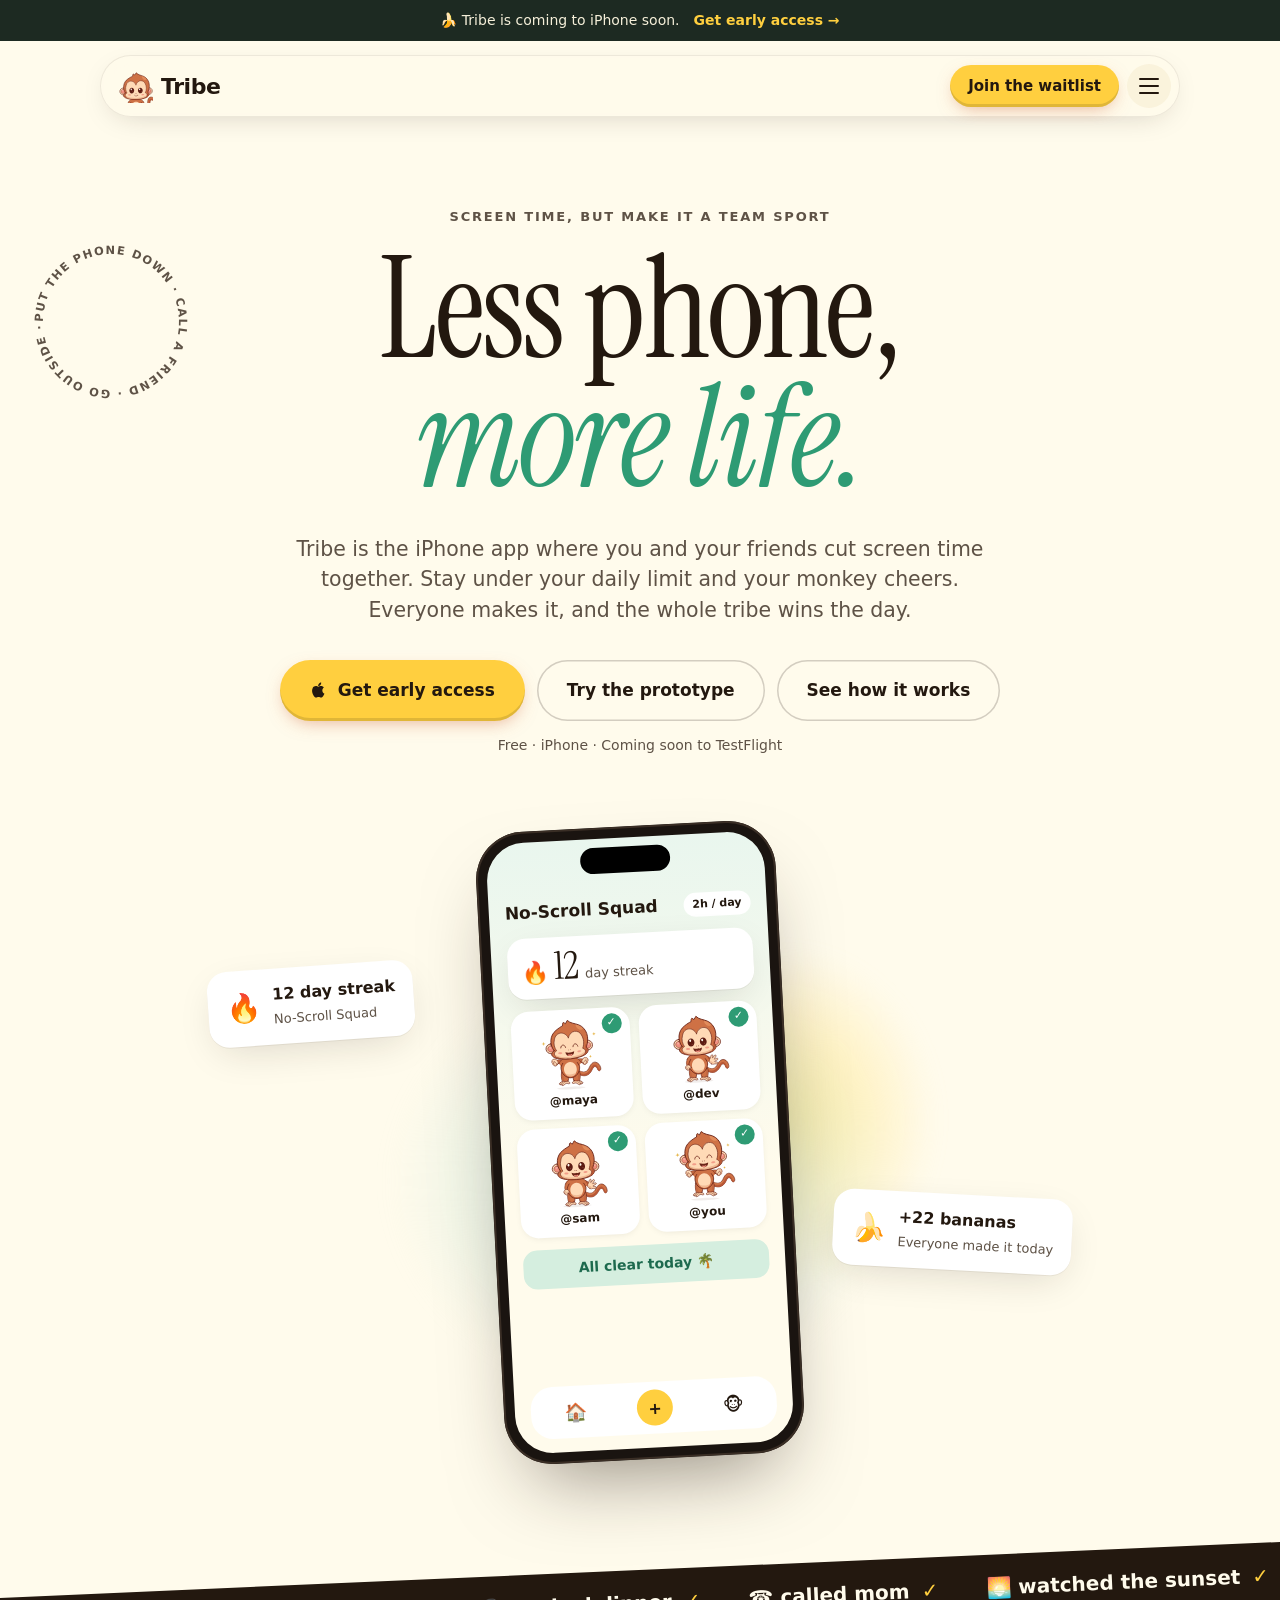
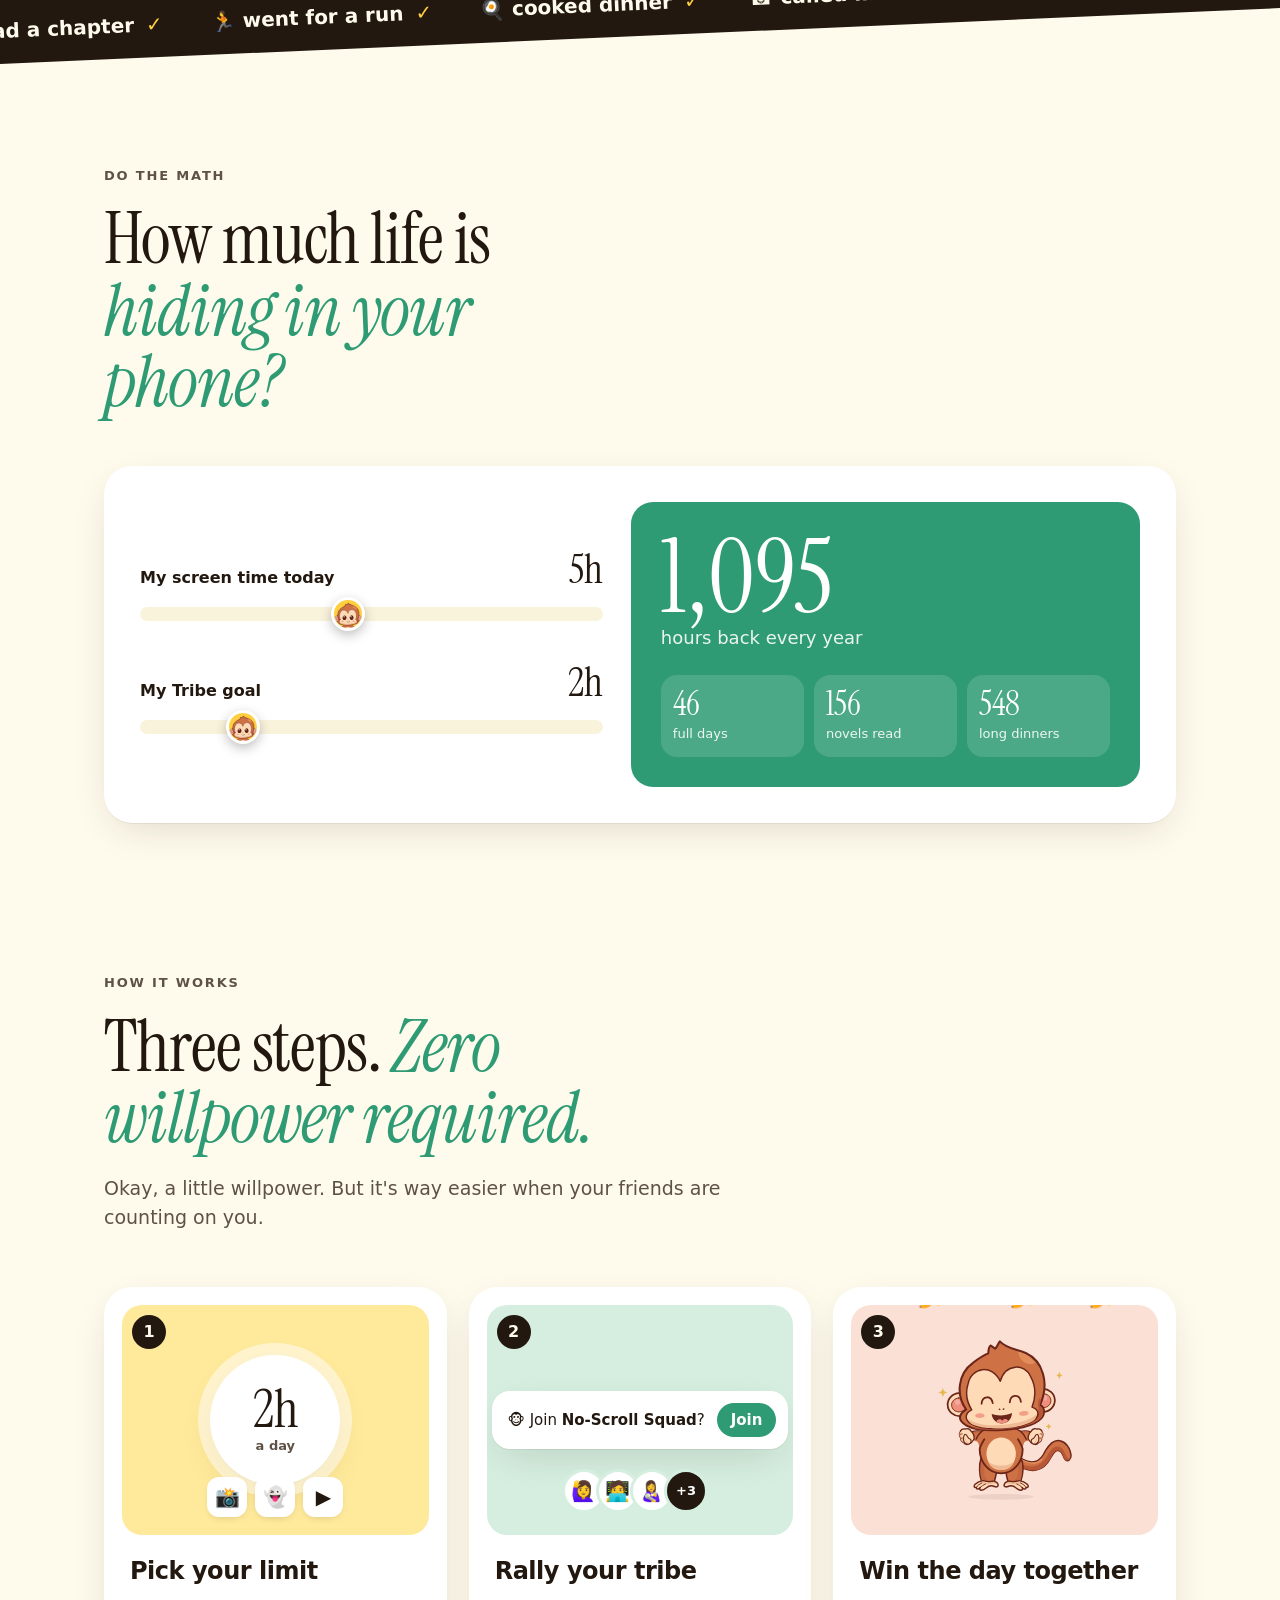
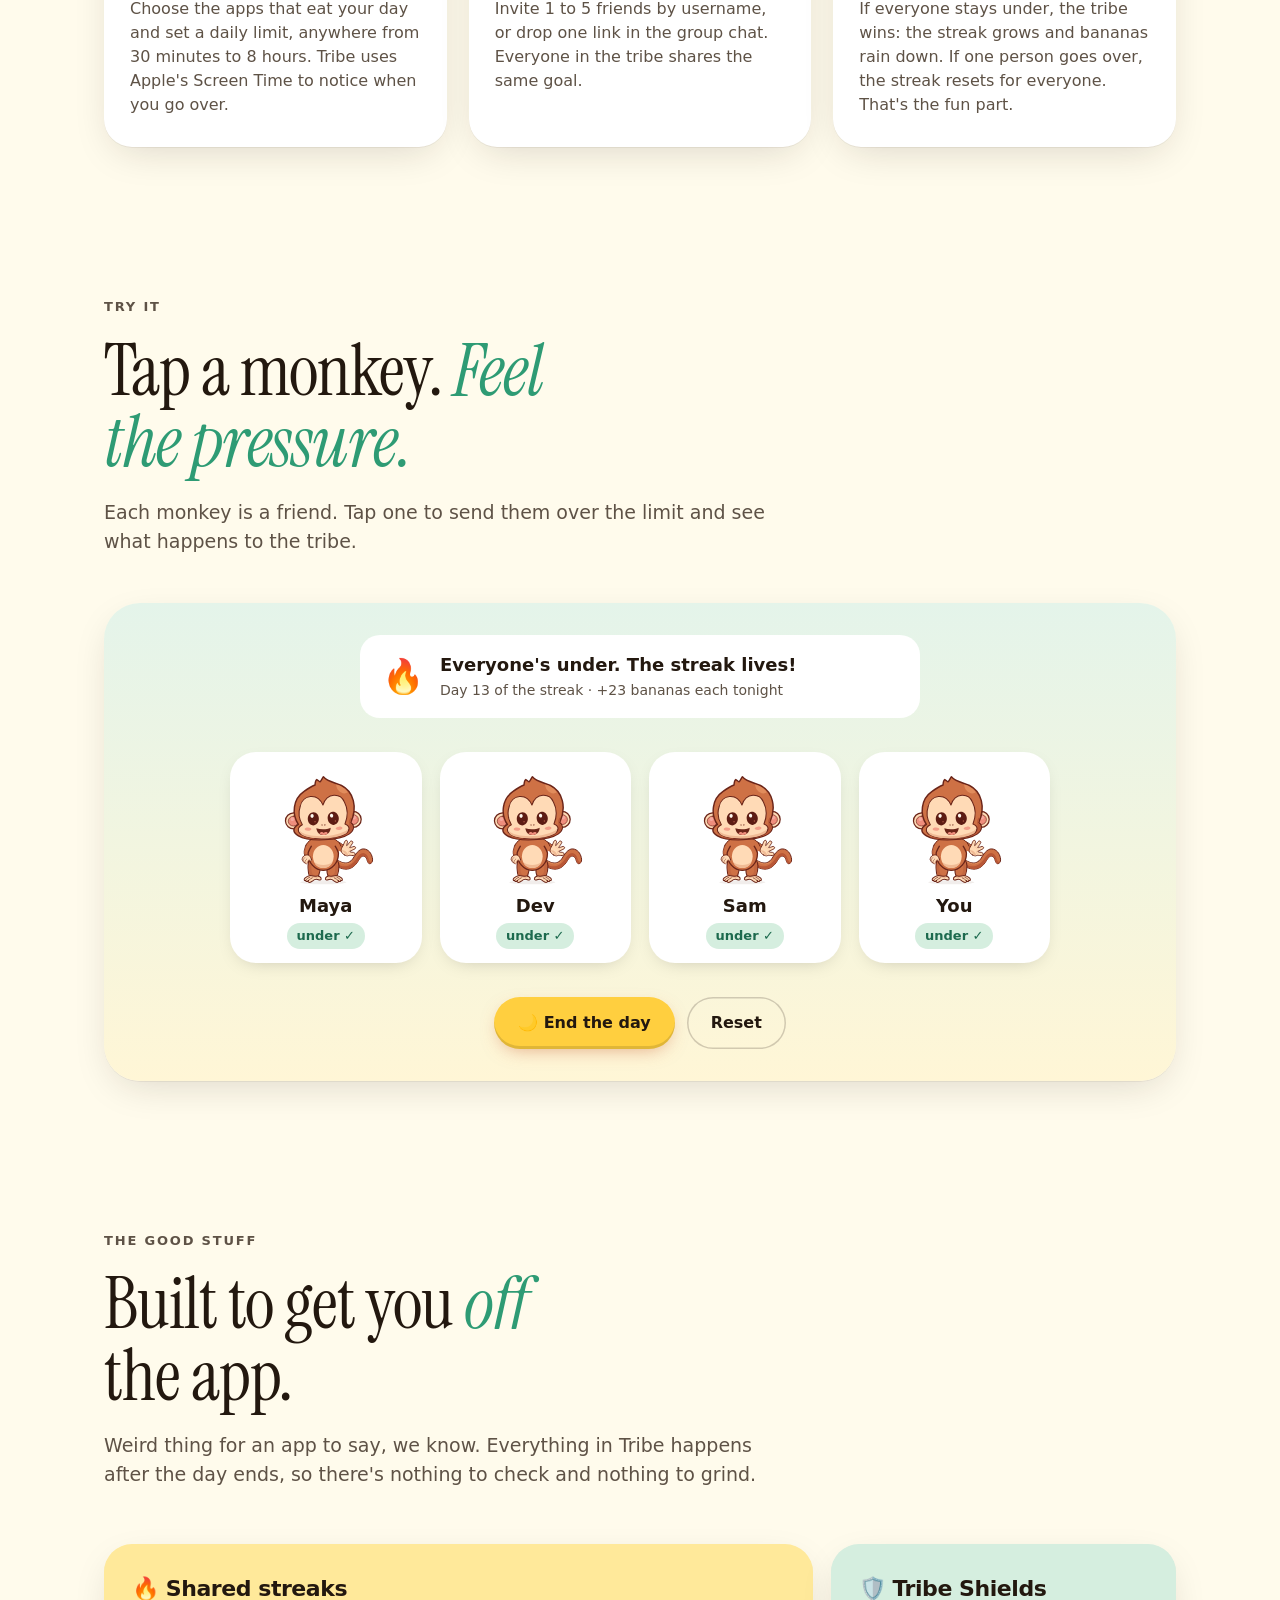
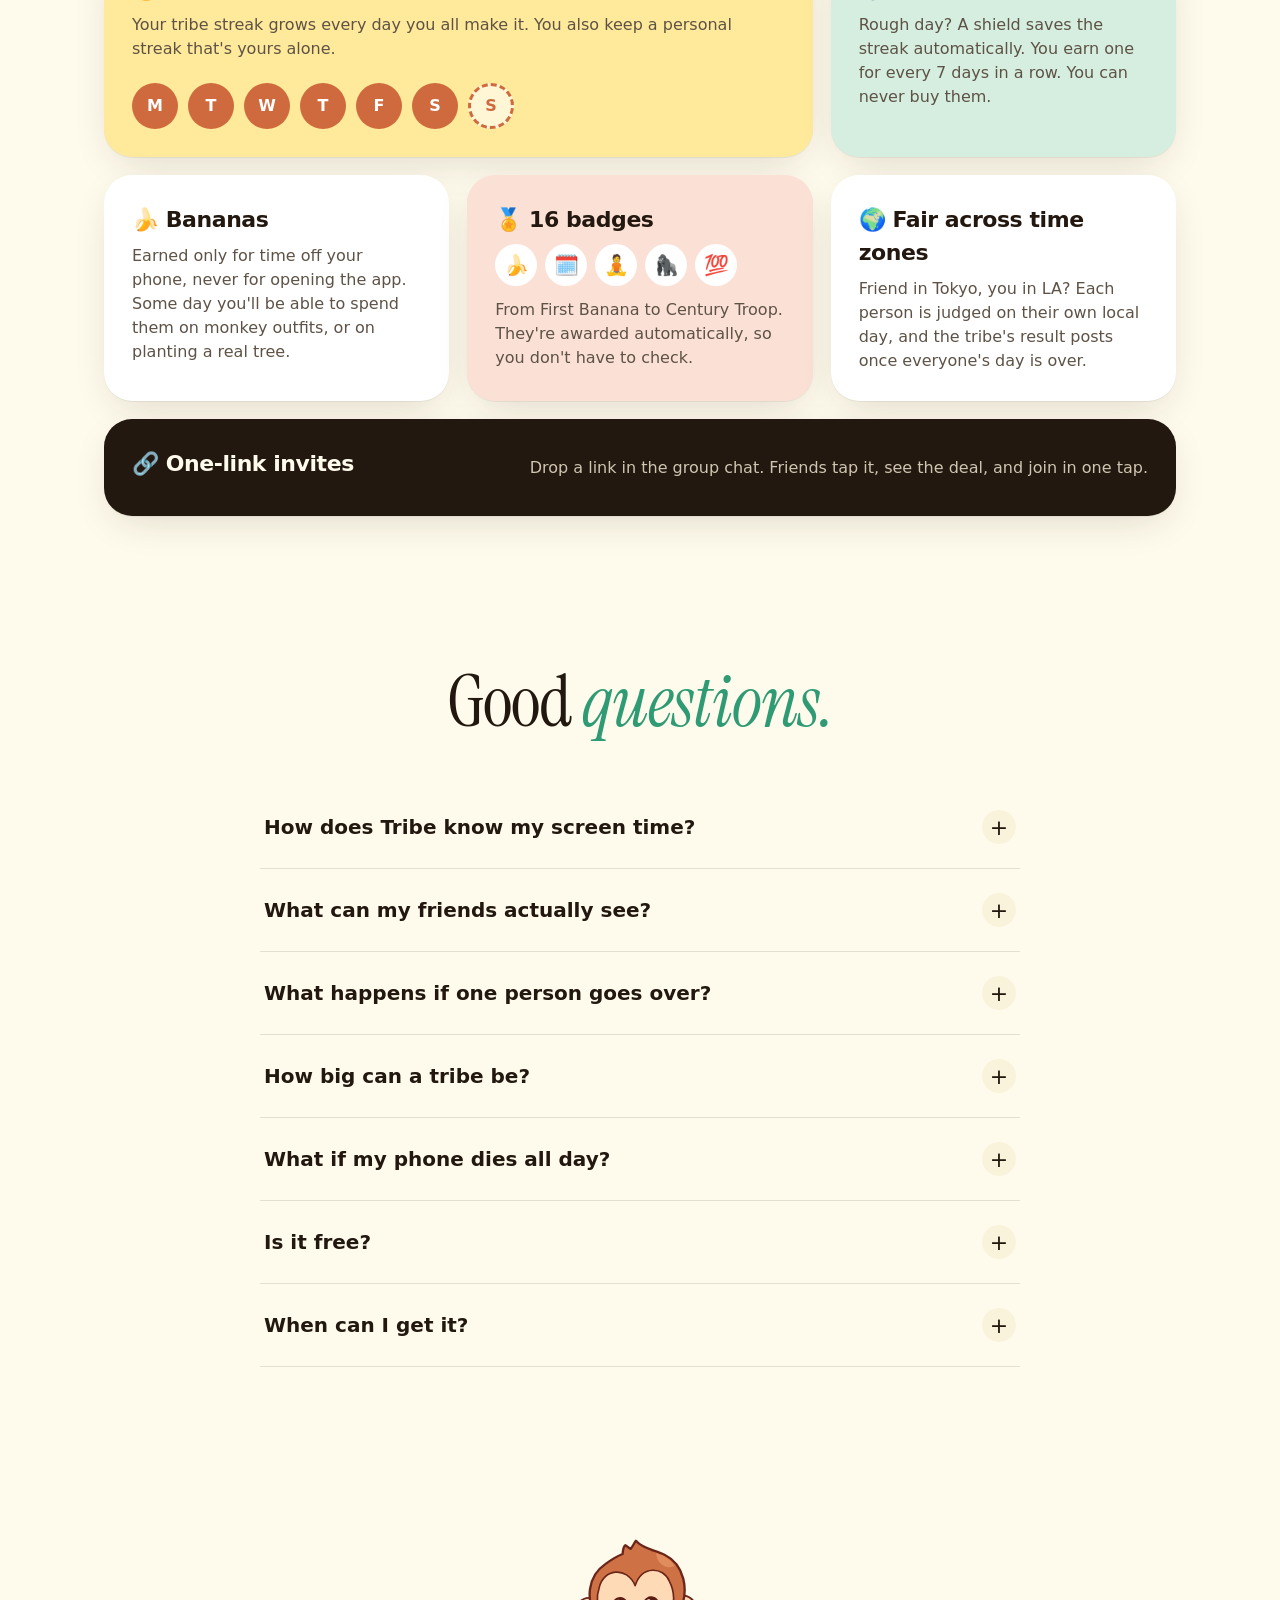
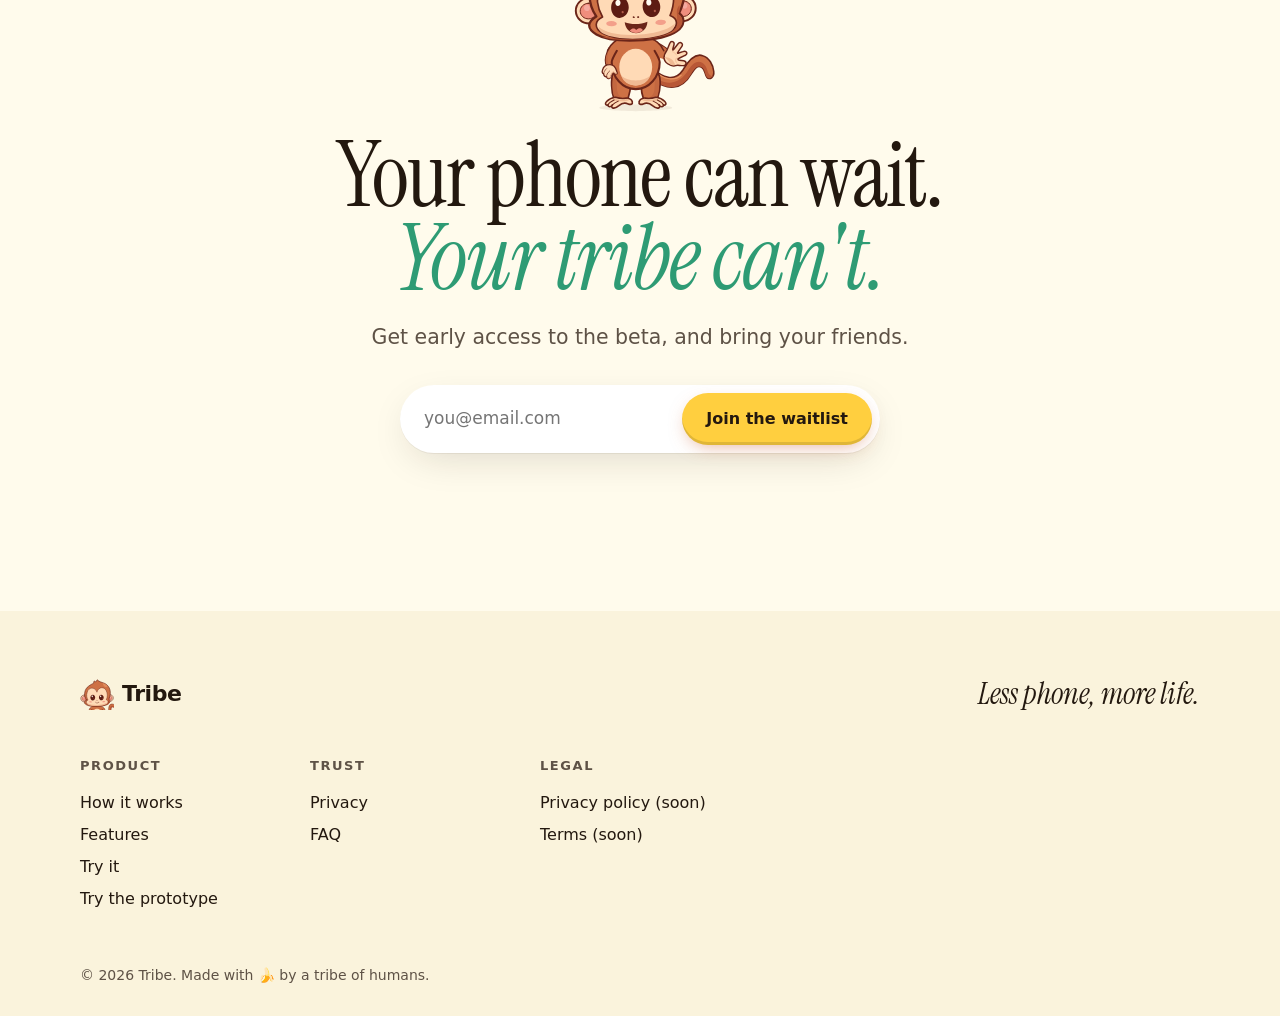
==== commit d178b15a: "Add "Try the prototype" links to the site A button under the hero, next to "Get early access", plus " ====
--- a/index.html
+++ b/index.html
@@ -44,6 +44,7 @@
     <div class="menu" id="site-menu" hidden>
       <a href="#how">How it works</a>
       <a href="#play">Try it</a>
+      <a href="prototype/">Try the prototype</a>
       <a href="#faq">FAQ</a>
       <a href="privacy.html">Privacy</a>
     </div>
@@ -73,6 +74,7 @@
           <svg width="18" height="18" viewBox="0 0 24 24" aria-hidden="true"><path fill="currentColor" d="M16.4 12.6c0-2.5 2-3.7 2.1-3.8-1.2-1.7-3-1.9-3.6-2-1.5-.2-3 .9-3.8.9-.8 0-2-.9-3.3-.9-1.7 0-3.3 1-4.2 2.5-1.8 3.1-.5 7.7 1.3 10.2.9 1.2 1.9 2.6 3.2 2.6 1.3-.1 1.8-.8 3.3-.8 1.6 0 2 .8 3.3.8 1.4 0 2.3-1.3 3.1-2.5 1-1.4 1.4-2.8 1.4-2.9-.1 0-2.8-1-2.8-4.1zM13.9 5.2c.7-.8 1.2-2 1-3.2-1 0-2.2.7-3 1.5-.6.7-1.2 1.9-1 3.1 1.1.1 2.3-.6 3-1.4z"/></svg>
           Get early access
         </a>
+        <a href="prototype/" class="btn btn-ghost btn-lg">Try the prototype</a>
         <a href="#play" class="btn btn-ghost btn-lg">See how it works</a>
       </div>
       <p class="fine">Free · iPhone · Coming soon to TestFlight</p>
@@ -311,7 +313,7 @@
       <p class="footer-tag">Less phone, more life.</p>
     </div>
     <div class="footer-cols">
-      <div><h4>Product</h4><a href="#how">How it works</a><a href="#features">Features</a><a href="#play">Try it</a></div>
+      <div><h4>Product</h4><a href="#how">How it works</a><a href="#features">Features</a><a href="#play">Try it</a><a href="prototype/">Try the prototype</a></div>
       <div><h4>Trust</h4><a href="privacy.html">Privacy</a><a href="#faq">FAQ</a></div>
       <div><h4>Legal</h4><a href="#" aria-disabled="true">Privacy policy (soon)</a><a href="#" aria-disabled="true">Terms (soon)</a></div>
     </div>
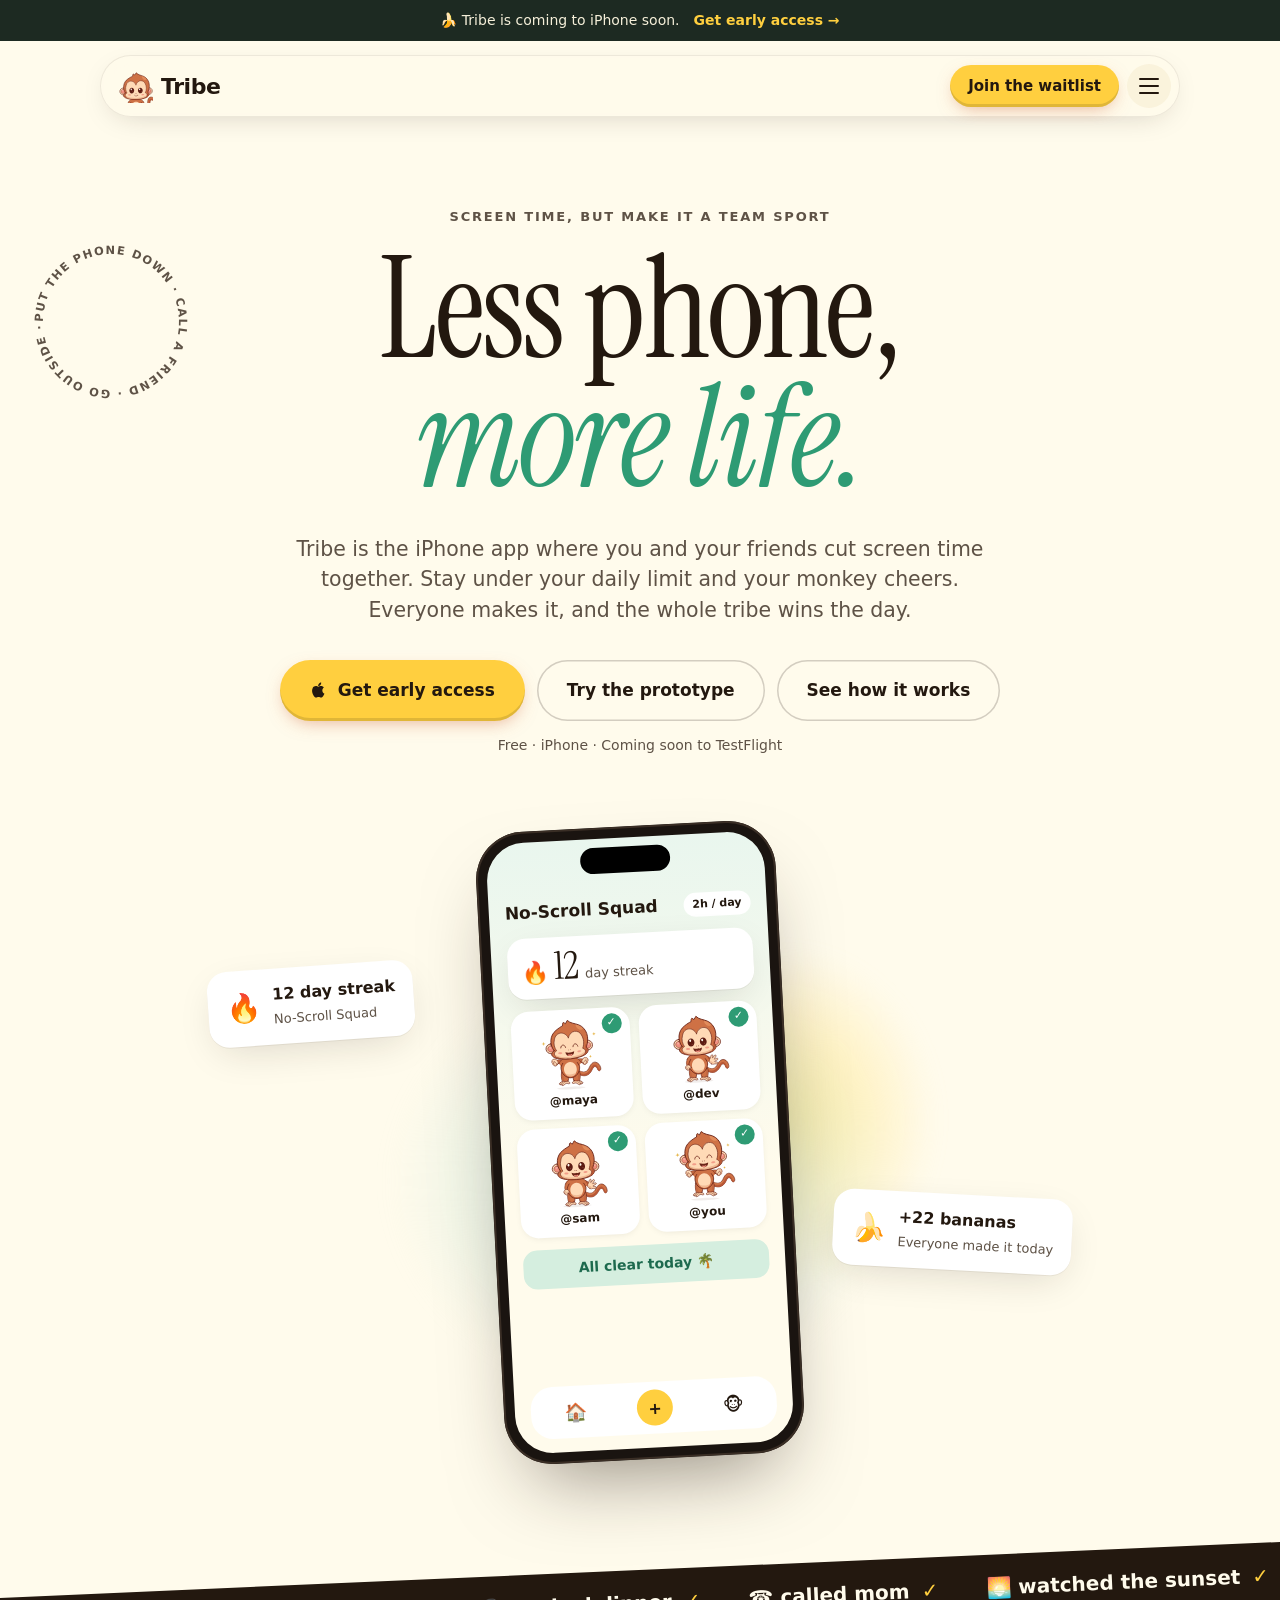
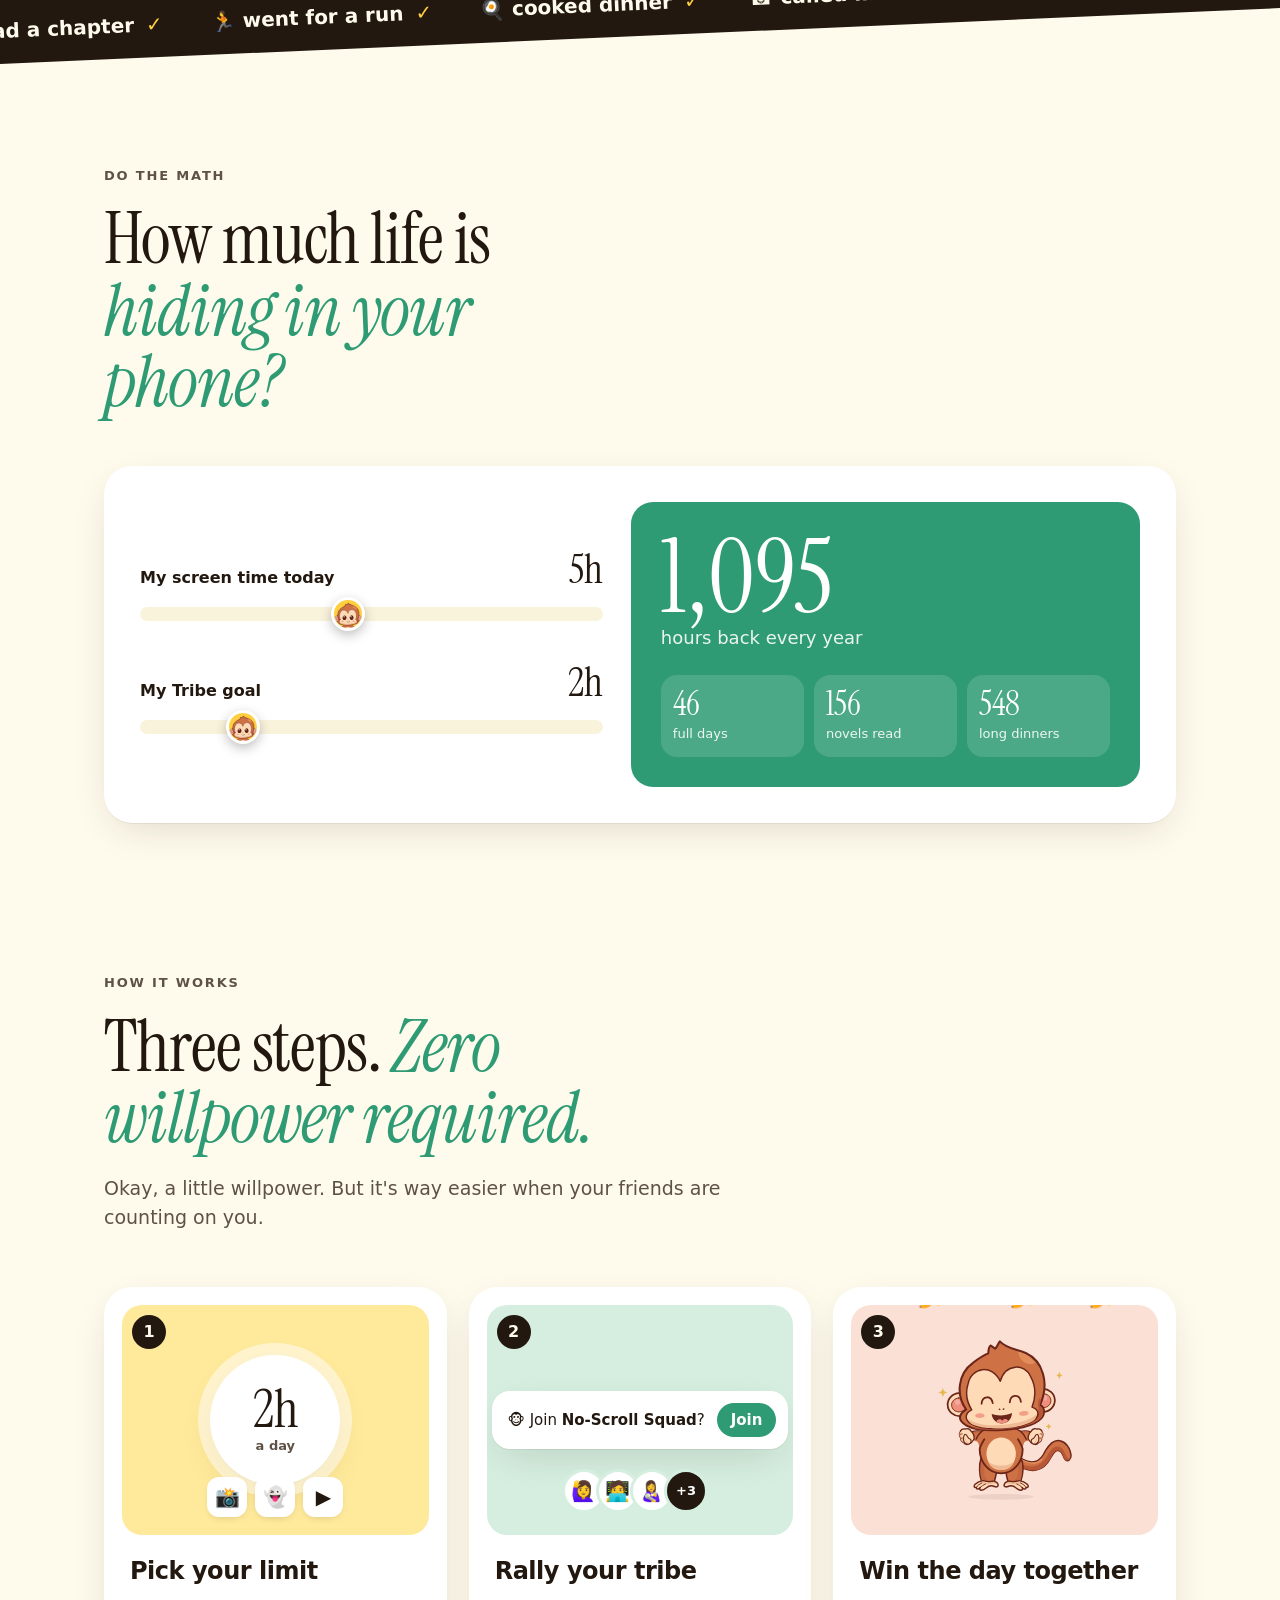
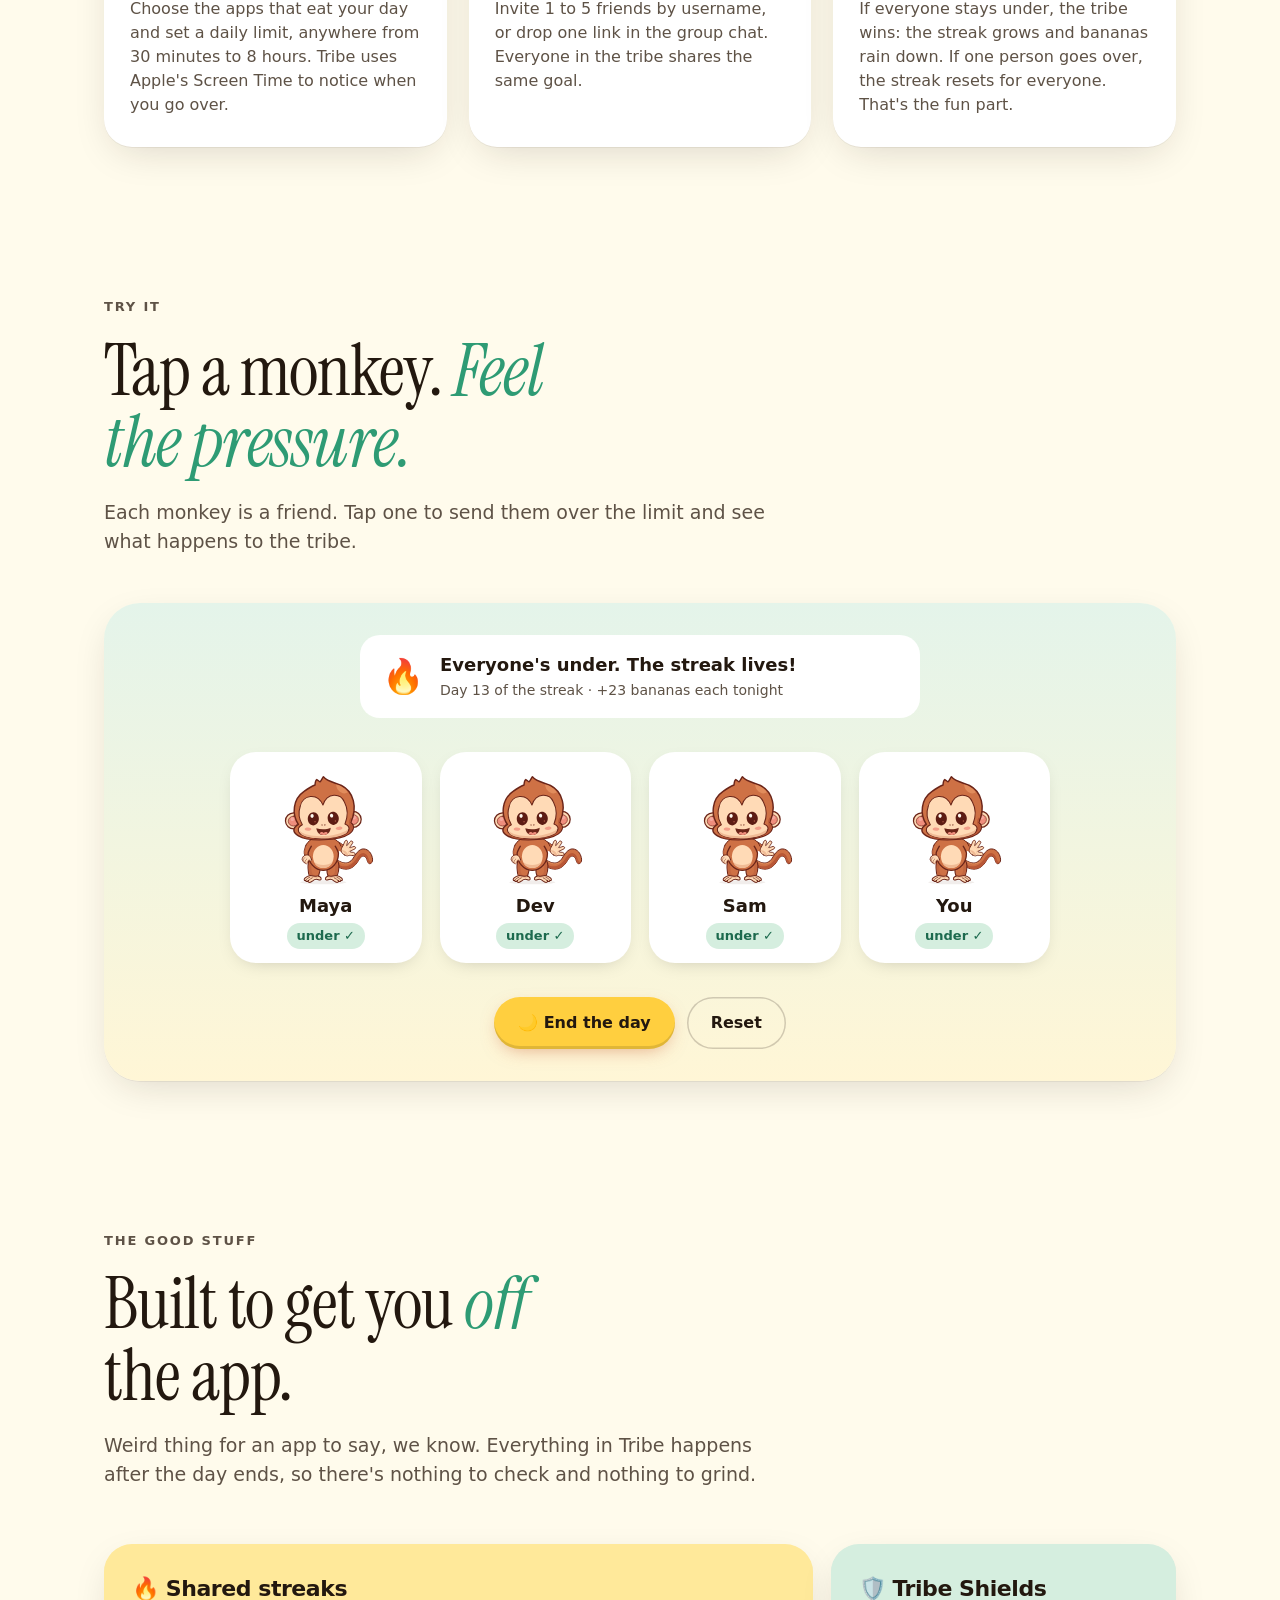
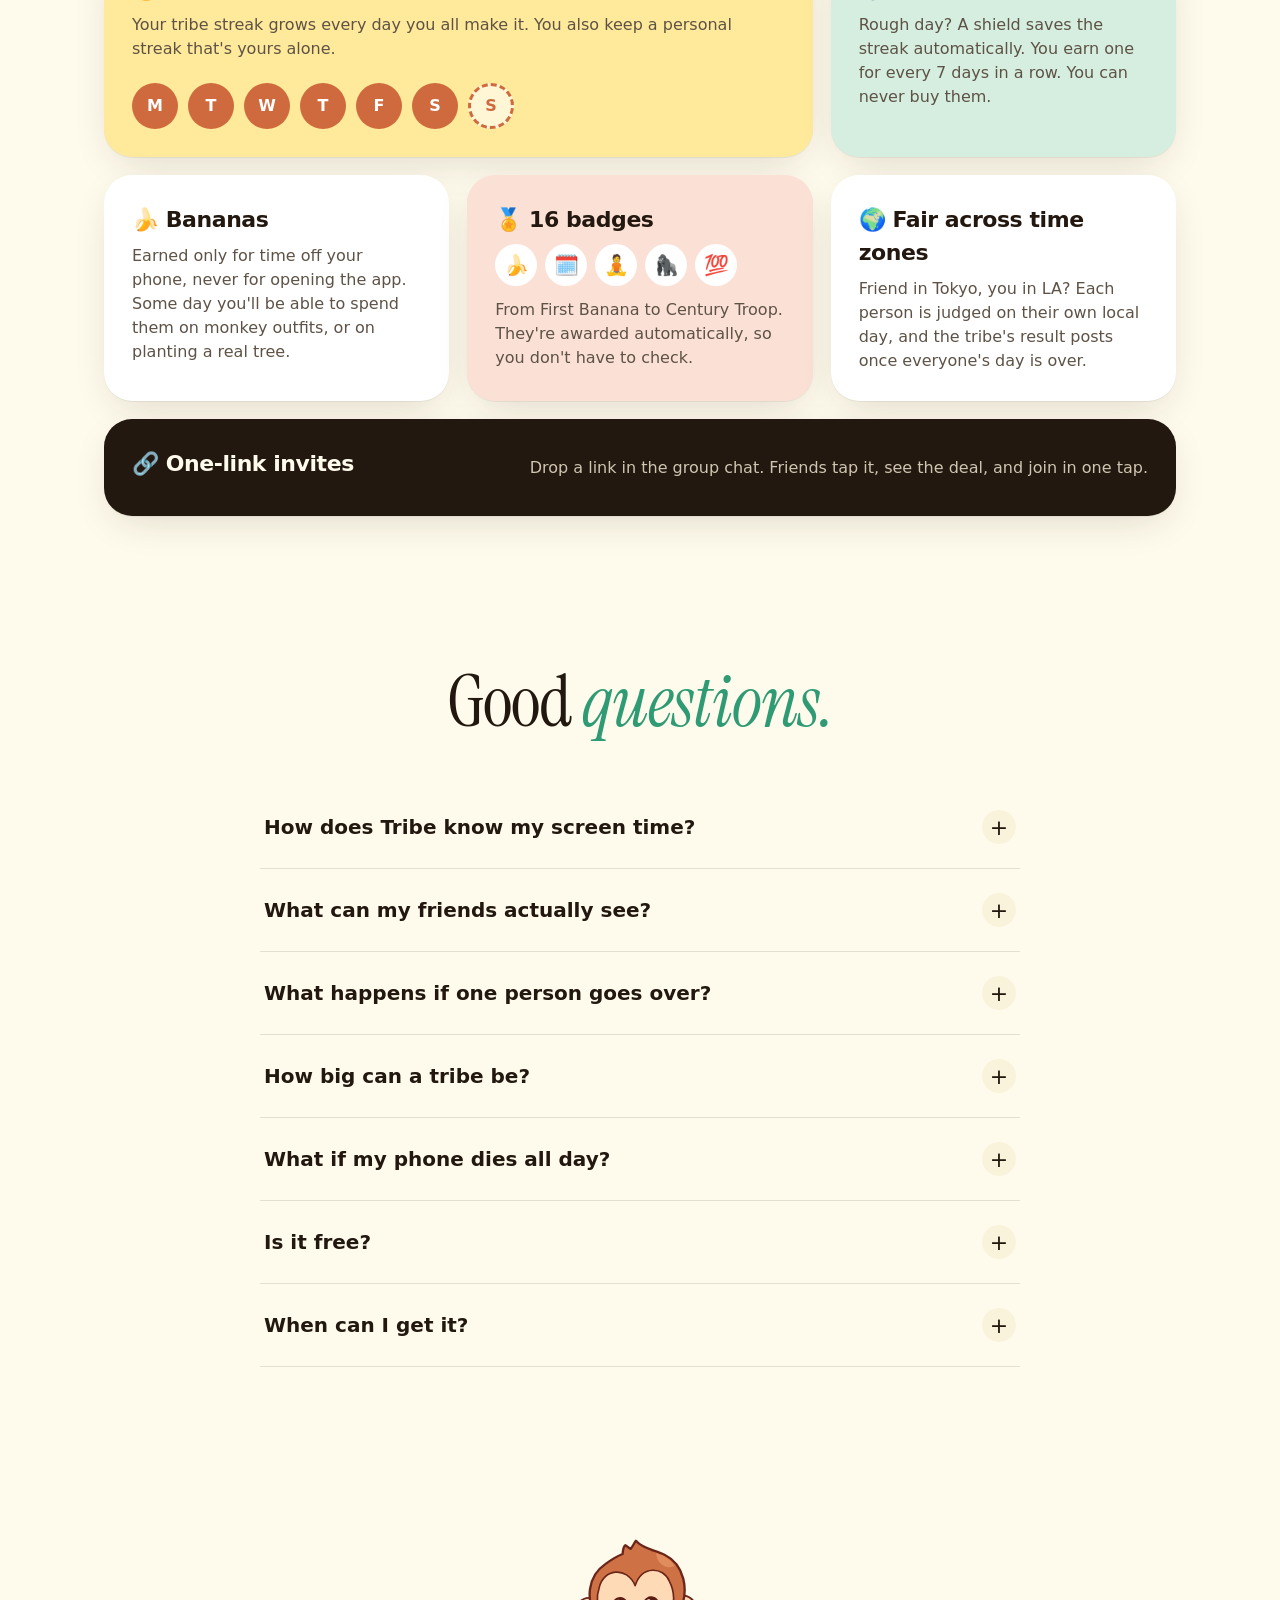
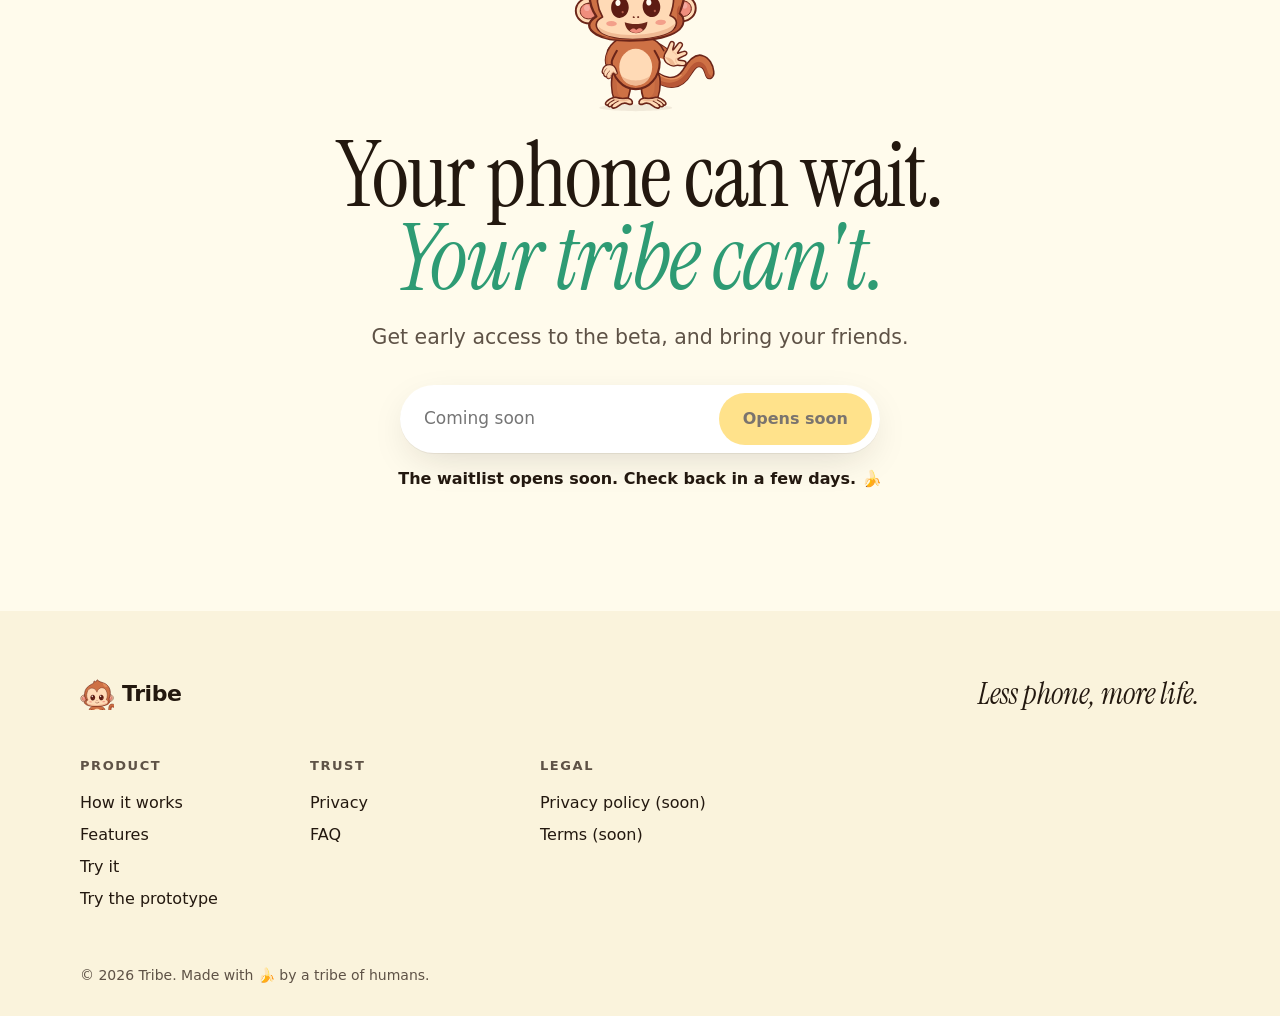
==== commit 040a176c: "Say the waitlist opens soon, instead of failing The form posts to join_waitlist(), which reaches the" ====
--- a/index.html
+++ b/index.html
@@ -298,12 +298,14 @@
       <img src="assets/monkey-wave.svg" alt="The Tribe monkey, waving" class="final-monkey" />
       <h2 class="display sm">Your phone can wait.<br /><em>Your tribe can't.</em></h2>
       <p class="lede">Get early access to the beta, and bring your friends.</p>
-      <form class="waitlist" id="waitlistForm" novalidate>
+      <!-- The waitlist opens with feat/marketing-site's join_waitlist migration; until then
+           the form is switched off rather than failing. -->
+      <form class="waitlist" id="waitlistForm" novalidate aria-disabled="true">
         <label for="email" class="sr-only">Email address</label>
-        <input id="email" name="email" type="email" placeholder="you@email.com" autocomplete="email" required />
-        <button class="btn btn-primary" type="submit">Join the waitlist</button>
+        <input id="email" name="email" type="email" placeholder="Coming soon" autocomplete="email" disabled />
+        <button class="btn btn-primary" type="submit" disabled>Opens soon</button>
       </form>
-      <p class="form-msg" id="formMsg" aria-live="polite"></p>
+      <p class="form-msg" id="formMsg" aria-live="polite">The waitlist opens soon. Check back in a few days. 🍌</p>
     </section>
   </main>
 
--- a/styles.css
+++ b/styles.css
@@ -427,6 +427,8 @@
 .final .lede { margin-top: 22px; }
 .waitlist { display: flex; gap: 8px; margin-top: 32px; background: #fff; padding: 8px; border-radius: 999px; box-shadow: var(--shadow); width: min(480px, 100%); }
 .waitlist input { flex: 1; min-width: 0; border: 0; background: transparent; font: inherit; font-size: 17px; padding: 0 16px; outline: none; }
+.waitlist input:disabled { cursor: not-allowed; }
+.waitlist button:disabled { opacity: .6; cursor: not-allowed; box-shadow: none; }
 .form-msg { margin-top: 14px; min-height: 1.5em; font-weight: 700; }
 .form-msg.err { color: #B4553A; }
 .form-msg.ok { color: var(--leaf); }
